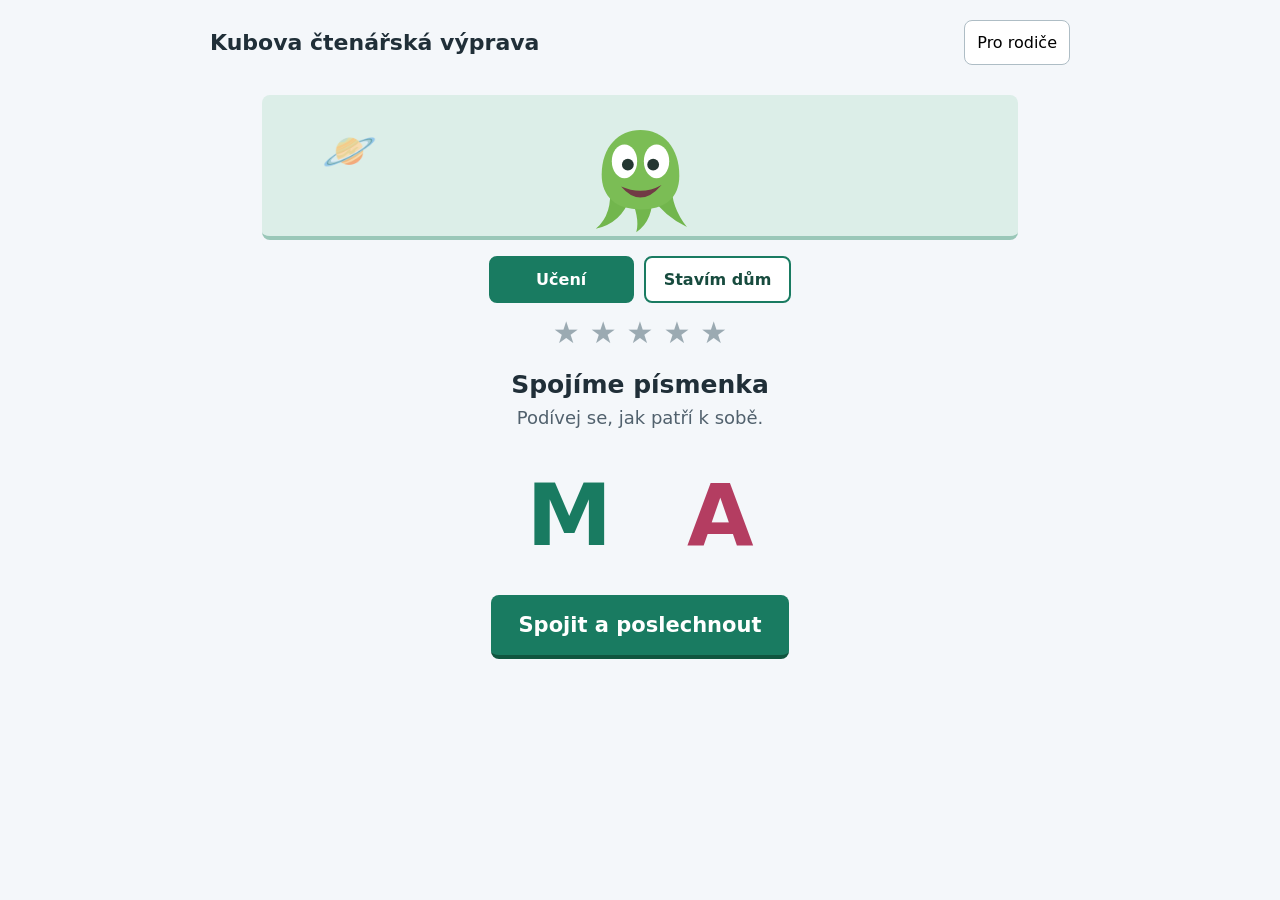
==== ctenarska-vyprava/index.html @ 30898fc6 "Redraw Zetik as three-tentacled character" ====
<!doctype html>
<html lang="cs"><head><meta charset="utf-8"><meta name="viewport" content="width=device-width,initial-scale=1"><title>Kubova čtenářská výprava</title>
<style>
*{box-sizing:border-box}body{margin:0;background:#f4f7fa;color:#202f38;font-family:system-ui,sans-serif;letter-spacing:0}button,input{font:inherit}button{cursor:pointer;touch-action:manipulation}button:focus-visible,input:focus-visible{outline:4px solid #e79520;outline-offset:4px}header{max-width:900px;margin:auto;padding:20px;display:flex;align-items:center;justify-content:space-between;gap:12px}h1{font-size:22px;margin:0}header button,.quiet{background:white;border:1px solid #aebdc5;border-radius:8px;padding:12px}main{max-width:800px;margin:auto;padding:10px 22px 36px;text-align:center}.scene{height:145px;position:relative;display:flex;justify-content:center;align-items:center;background:#dceee8;border-bottom:4px solid #9ac7b8;border-radius:8px}.scene svg{width:135px;height:135px}.planet{position:absolute;left:8%;top:30px;font-size:44px}.modebar{display:flex;justify-content:center;gap:10px;margin:16px auto 0}.modebar button{min-width:145px;padding:12px 18px;border:2px solid #197b61;background:white;color:#174b3e;border-radius:8px;font-weight:700}.modebar button.active{background:#197b61;color:white}.stars{display:flex;gap:10px;justify-content:center;padding:12px 0;color:#9baab2;font-size:30px}.stars .on{color:#c97700}h2{font-size:25px;margin:8px 0}.hint{min-height:28px;font-size:18px;color:#51616d}.letters{height:160px;display:flex;align-items:center;justify-content:center;gap:75px;transition:gap 1.3s}.letters.joined{gap:0}.letter{font-size:86px;font-weight:750;line-height:1}.letter:first-child{color:#197b61}.letter:last-child{color:#b43d61}.primary{background:#197b61;color:white;border:0;border-bottom:4px solid #10553f;padding:17px 28px;border-radius:8px;font-weight:650;font-size:21px;min-height:64px}.actions{display:flex;gap:14px;justify-content:center;flex-wrap:wrap}.options{display:flex;justify-content:center;gap:15px;margin:22px 0;min-height:105px}.option{width:150px;height:105px;background:white;border:2px solid #9cabb4;border-radius:8px;font-size:43px;font-weight:700}.option.correct{border:4px solid #197b61;background:#ddf3e7}.option.retry{border-color:#ba6b11;background:#fff0d5}.status{min-height:58px;font-size:21px;padding:12px}.build-wrap{margin:8px auto 16px}.build-count{font-size:18px;font-weight:700;margin-bottom:8px}.house{width:270px;height:162px;margin:auto;display:grid;grid-template-columns:repeat(5,54px);grid-template-rows:repeat(3,54px);border-bottom:8px solid #59813d;background:#a9d7df}.block{width:54px;height:54px;border:2px solid #4b5c39;background:#cfdae0;opacity:.13;transform:scale(.82)}.block.built{opacity:1;transform:scale(1);background:#a86f3e;border-color:#614329;box-shadow:inset 0 8px #c18a4e,inset -8px 0 #81552f,inset 0 -3px #68442a}.block.built.roof{background:#a93632;border-color:#682a28;box-shadow:inset 0 8px #ce4d43,inset -8px 0 #812925,inset 0 -3px #612522}.block.built.stone{background:#858b84;border-color:#515851;box-shadow:inset 7px 7px #abb0aa,inset -7px -7px #646a64}.block.built.window{background:#78b9cb;border-color:#3e6974;box-shadow:inset 0 0 0 7px #c8ecf2,inset -6px -6px #5b98a8}.block.built.door{background:#624129;border-color:#38291f;box-shadow:inset 8px 0 #7d5737,inset -7px 0 #472f20}.quiz-progress{font-size:18px;color:#51616d;margin-top:8px}dialog{width:min(540px,94vw);max-height:90vh;border:0;border-radius:8px;padding:25px;color:#202f38}dialog::backdrop{background:#162a35aa}dialog h2{font-size:23px}fieldset{margin:20px 0;border:1px solid #adbac1;display:flex;gap:12px;flex-wrap:wrap;padding:15px}label{display:flex;align-items:center;gap:7px;font-size:24px}input{width:24px;height:24px}dialog p{font-size:16px;line-height:1.5}.hidden{display:none!important}button:disabled{opacity:.55;cursor:default}.foot{font-size:15px;color:#586a73;margin-top:20px}@media(max-width:480px){header{padding:15px}h1{font-size:18px}main{padding:5px 15px 25px}.scene{height:110px}.scene svg{height:105px}.letters{height:140px}.option{width:95px;font-size:37px}.options{gap:10px}.primary{font-size:19px}.planet{font-size:30px;left:5%}.house{width:225px;height:135px;grid-template-columns:repeat(5,45px);grid-template-rows:repeat(3,45px)}.block{width:45px;height:45px}.modebar button{min-width:130px}}@media(prefers-reduced-motion:reduce){.letters{transition:none}.block{transform:none}}
</style></head><body>
<header><h1>Kubova čtenářská výprava</h1><button id="settings" aria-label="Nastavení pro rodiče">Pro rodiče</button></header>
<main><div class="scene"><span class="planet" aria-hidden="true">🪐</span><svg viewBox="0 0 160 160" role="img" aria-label="Zelený Zetík jako chobotnička se třemi chapadly dolů"><path d="M43 103Q48 137 27 155Q58 148 68 117Z" fill="#72b64d"/><path d="M66 112Q80 142 75 159Q96 145 94 112Z" fill="#72b64d"/><path d="M91 115Q108 140 135 153Q116 129 117 102Z" fill="#72b64d"/><path d="M34 91C34 58 54 38 80 38C107 38 126 59 126 92C126 119 108 132 80 132C52 132 34 118 34 91Z" fill="#7bbd55"/><ellipse cx="61" cy="75" rx="15" ry="20" fill="white"/><ellipse cx="99" cy="75" rx="15" ry="20" fill="white"/><circle cx="65" cy="79" r="7" fill="#243731"/><circle cx="95" cy="79" r="7" fill="#243731"/><path d="M57 105Q80 132 105 103Q82 116 57 105" fill="#713b45"/></svg></div>
<nav class="modebar" aria-label="Režim hry"><button id="learnMode" class="active">Učení</button><button id="houseMode">Stavím dům</button></nav>
<div class="stars" id="stars" aria-label="Získané hvězdy"></div><h2 id="title">Spojíme písmenka</h2><div class="hint" id="hint">Podívej se, jak patří k sobě.</div>
<section id="learn"><div class="letters" id="letters"><span class="letter" id="first">M</span><span class="letter" id="second">A</span></div><div class="actions"><button class="primary" id="join">Spojit a poslechnout</button><button class="quiet hidden" id="try">Zkusím to</button></div></section>
<section id="quiz" class="hidden"><button class="primary" id="listen">Poslechnout slabiku</button><div class="options" id="options"></div><button class="primary hidden" id="next">Další výprava</button></section>
<section id="houseQuiz" class="hidden"><div class="build-wrap"><div class="build-count" id="buildCount">Postaveno 0 z 15 kostek</div><div class="house" id="house" aria-label="Rozestavěný minecraftový dům"></div></div><button class="primary" id="houseListen">Poslechnout slabiku</button><div class="options" id="houseOptions"></div><div class="quiz-progress" id="quizProgress"></div><button class="primary hidden" id="houseNext">Další slabika</button><button class="quiet hidden" id="newHouse">Postavit nový dům</button></section>
<div class="status" id="status" role="status" aria-live="polite"></div><button class="quiet hidden" id="help">Ukázat spojení</button><p class="foot" id="audioNotice"></p></main>
<dialog id="dialog"><h2>Nastavení čtení</h2><p>Vyberte písmena, která Kuba pozná. Nechte alespoň jednu souhlásku a dvě samohlásky.</p><fieldset id="consonants"><legend>Souhlásky</legend></fieldset><fieldset id="vowels"><legend>Samohlásky</legend></fieldset><p>Slabiky mají připravené české zvukové nahrávky. Hlasitost upravte ovládáním médií na tabletu. Před prvním hraním ověřte výslovnost. Hra nehodnotí výslovnost a nenahrává mikrofon.</p><p>Vlastní vesmírný průvodce; nejde o oficiální aplikaci Didaktisu. Postup zatím není sladěný s učebnicí.</p><div class="actions"><button class="primary" id="save">Uložit</button><button class="quiet" id="close">Zavřít</button></div><p id="error" role="status"></p></dialog>
<script>
const $=id=>document.getElementById(id),ALL_C=['M','L','S','P','T','N','V','J','K','B','D','R'],ALL_V=['A','E','I','O','U'];
let config={c:['M','L','S'],v:[...ALL_V]};try{const s=JSON.parse(localStorage.getItem('kuba-reading'));if(s&&Array.isArray(s.c)&&Array.isArray(s.v)){const c=s.c.filter(x=>ALL_C.includes(x)),v=s.v.filter(x=>ALL_V.includes(x));if(c.length&&v.length>=2)config={c,v}}}catch{}
let target='',score=0,round=0,joined=false,locked=false,mode='learn',deck=[],built=0;
const audio=new Audio();audio.preload='auto';let playRequest=0;
function stopAudio(){playRequest++;audio.pause();audio.currentTime=0}
function speak(){stopAudio();const request=playRequest;$('audioNotice').textContent='';audio.src='audio/'+target+'.mp3?v=3';audio.play().catch(()=>{if(request===playRequest)$('audioNotice').textContent='Zvuk se nepodařilo spustit. Zkus klepnout znovu a zkontroluj hlasitost médií.'})}
function shuffle(values){const a=[...values];for(let i=a.length-1;i>0;i--){const j=Math.floor(Math.random()*(i+1));[a[i],a[j]]=[a[j],a[i]]}return a}
function choiceButtons(container,choices,onPick){container.replaceChildren(...shuffle(choices).map(value=>{const b=document.createElement('button');b.className='option';b.textContent=value;b.onclick=()=>onPick(value,b);return b}))}
document.addEventListener('visibilitychange',()=>{if(document.hidden)stopAudio()});
function stars(){$('stars').replaceChildren(...Array.from({length:5},(_,i)=>{const s=document.createElement('span');s.textContent='★';s.className=i<score?'on':'';return s}));$('stars').setAttribute('aria-label',`${score} z 5 hvězd`)}
function newRound(){stopAudio();joined=false;locked=false;const c=config.c[Math.floor(round/config.v.length)%config.c.length],v=config.v[round%config.v.length];target=c+v;$('first').textContent=c;$('second').textContent=v;$('letters').classList.remove('joined');$('learn').classList.remove('hidden');$('quiz').classList.add('hidden');$('try').classList.add('hidden');$('help').classList.add('hidden');$('next').classList.add('hidden');$('title').textContent='Spojíme písmenka';$('hint').textContent='Podívej se, jak patří k sobě.';$('status').textContent='';stars()}
$('join').onclick=()=>{$('letters').classList.add('joined');speak();joined=true;$('try').classList.remove('hidden');$('status').textContent='Zkus slabiku přečíst také ty.'};
function quiz(){if(!joined)return;$('learn').classList.add('hidden');$('quiz').classList.remove('hidden');$('help').classList.remove('hidden');$('title').textContent='Kterou slabiku slyšíš?';$('hint').textContent='Poslechni si ji a vyber.';$('status').textContent='';const pool=config.v.filter(v=>v!==target[1]).map(v=>target[0]+v);choiceButtons($('options'),[target,...shuffle(pool).slice(0,2)],(value,b)=>{if(locked)return;if(value===target){locked=true;b.classList.add('correct');score++;stars();$('status').textContent=score===5?'Pět hvězd! Výprava je hotová.':'Ano, to je ono!';$('next').textContent=score===5?'Nová výprava':'Pokračovat';$('next').classList.remove('hidden');$('help').classList.add('hidden')}else{b.classList.add('retry');$('status').textContent='Poslechni si ji ještě jednou.';speak()}});speak()}
$('try').onclick=quiz;$('listen').onclick=speak;$('next').onclick=()=>{round++;if(score===5)score=0;newRound()};$('help').onclick=newRound;
const buildOrder=[10,11,12,13,14,5,6,7,8,9,0,1,2,3,4];
function activeSyllables(){return config.c.flatMap(c=>config.v.map(v=>c+v))}
function drawHouse(){const blocks=Array.from({length:15},(_,i)=>{const b=document.createElement('span');b.className='block';if(buildOrder.indexOf(i)<built)b.classList.add('built');if(i<5)b.classList.add('roof');if(i>=10)b.classList.add('stone');if(i===6||i===8)b.classList.add('window');if(i===12)b.classList.add('door');return b});$('house').replaceChildren(...blocks);$('buildCount').textContent=`Postaveno ${built} z 15 kostek`;$('house').setAttribute('aria-label',`Dům má ${built} z 15 kostek`)}
function houseQuestion(){locked=false;target=deck[built];$('houseNext').classList.add('hidden');$('newHouse').classList.add('hidden');$('houseListen').classList.remove('hidden');$('status').textContent='';$('quizProgress').textContent=`Slabika ${built+1} z 15`;const pool=activeSyllables(),distractors=shuffle(pool.filter(x=>x!==target)).slice(0,2);choiceButtons($('houseOptions'),[target,...distractors],(value,b)=>{if(locked)return;if(value===target){locked=true;b.classList.add('correct');built++;drawHouse();if(built===15){$('status').textContent='Dům je hotový! Skvělá práce.';$('quizProgress').textContent='Všech 15 slabik je hotových.';$('houseListen').classList.add('hidden');$('newHouse').classList.remove('hidden')}else{$('status').textContent='Správně! Přibyla jedna kostka.';$('houseNext').classList.remove('hidden')}}else{b.classList.add('retry');$('status').textContent='To není ona. Poslechni si ji znovu.';speak()}});speak()}
function startHouse(){stopAudio();const pool=activeSyllables();deck=shuffle(pool.length>=15?pool:[...pool,...pool,...pool]).slice(0,15);built=0;drawHouse();houseQuestion()}
function setMode(next){mode=next;stopAudio();$('learnMode').classList.toggle('active',mode==='learn');$('houseMode').classList.toggle('active',mode==='house');$('stars').classList.toggle('hidden',mode==='house');$('learn').classList.add('hidden');$('quiz').classList.add('hidden');$('houseQuiz').classList.toggle('hidden',mode!=='house');$('help').classList.add('hidden');$('status').textContent='';if(mode==='learn')newRound();else{$('title').textContent='Postav minecraftový dům';$('hint').textContent='Poslechni všech 15 slabik.';startHouse()}}
$('learnMode').onclick=()=>setMode('learn');$('houseMode').onclick=()=>setMode('house');$('houseListen').onclick=speak;$('houseNext').onclick=houseQuestion;$('newHouse').onclick=startHouse;
for(const [id,letters,key] of [['consonants',ALL_C,'c'],['vowels',ALL_V,'v']])for(const letter of letters){const l=document.createElement('label'),i=document.createElement('input');i.type='checkbox';i.value=letter;i.dataset.group=key;l.append(i,letter);$(id).append(l)}
$('settings').onclick=()=>{stopAudio();document.querySelectorAll('input').forEach(i=>i.checked=config[i.dataset.group].includes(i.value));$('error').textContent='';$('dialog').showModal()};$('close').onclick=()=>$('dialog').close();$('save').onclick=()=>{const selected=k=>[...document.querySelectorAll(`input[data-group="${k}"]:checked`)].map(i=>i.value);const c=selected('c'),v=selected('v');if(!c.length||v.length<2){$('error').textContent='Vyberte alespoň jednu souhlásku a dvě samohlásky.';return}config={c,v};try{localStorage.setItem('kuba-reading',JSON.stringify(config))}catch{}round=0;score=0;$('dialog').close();if(mode==='learn')newRound();else startHouse()};newRound();
</script></body></html>
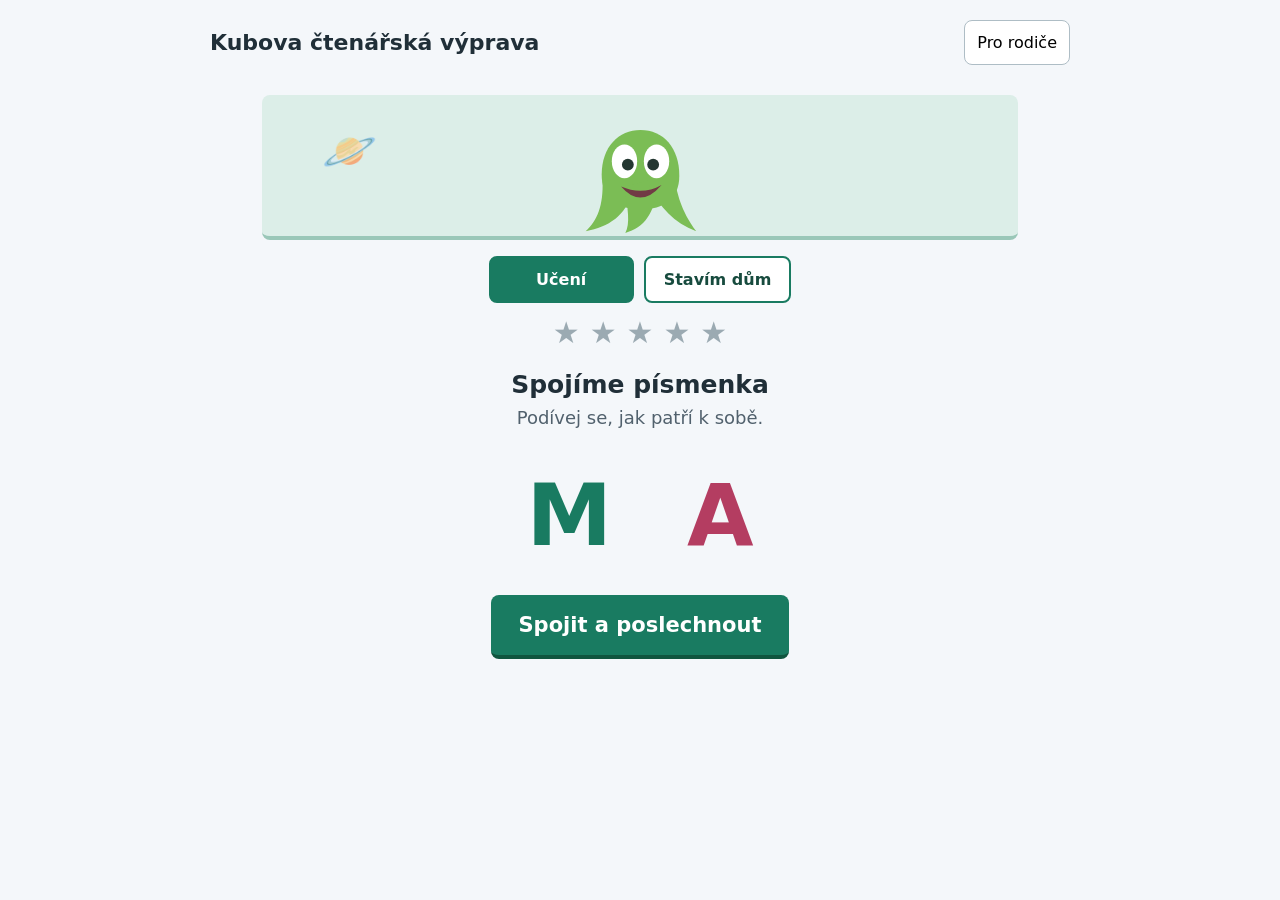
==== commit b451c9f1: "Strengthen Zetik tentacle connections" ====
--- a/ctenarska-vyprava/index.html
+++ b/ctenarska-vyprava/index.html
@@ -4,7 +4,7 @@
 *{box-sizing:border-box}body{margin:0;background:#f4f7fa;color:#202f38;font-family:system-ui,sans-serif;letter-spacing:0}button,input{font:inherit}button{cursor:pointer;touch-action:manipulation}button:focus-visible,input:focus-visible{outline:4px solid #e79520;outline-offset:4px}header{max-width:900px;margin:auto;padding:20px;display:flex;align-items:center;justify-content:space-between;gap:12px}h1{font-size:22px;margin:0}header button,.quiet{background:white;border:1px solid #aebdc5;border-radius:8px;padding:12px}main{max-width:800px;margin:auto;padding:10px 22px 36px;text-align:center}.scene{height:145px;position:relative;display:flex;justify-content:center;align-items:center;background:#dceee8;border-bottom:4px solid #9ac7b8;border-radius:8px}.scene svg{width:135px;height:135px}.planet{position:absolute;left:8%;top:30px;font-size:44px}.modebar{display:flex;justify-content:center;gap:10px;margin:16px auto 0}.modebar button{min-width:145px;padding:12px 18px;border:2px solid #197b61;background:white;color:#174b3e;border-radius:8px;font-weight:700}.modebar button.active{background:#197b61;color:white}.stars{display:flex;gap:10px;justify-content:center;padding:12px 0;color:#9baab2;font-size:30px}.stars .on{color:#c97700}h2{font-size:25px;margin:8px 0}.hint{min-height:28px;font-size:18px;color:#51616d}.letters{height:160px;display:flex;align-items:center;justify-content:center;gap:75px;transition:gap 1.3s}.letters.joined{gap:0}.letter{font-size:86px;font-weight:750;line-height:1}.letter:first-child{color:#197b61}.letter:last-child{color:#b43d61}.primary{background:#197b61;color:white;border:0;border-bottom:4px solid #10553f;padding:17px 28px;border-radius:8px;font-weight:650;font-size:21px;min-height:64px}.actions{display:flex;gap:14px;justify-content:center;flex-wrap:wrap}.options{display:flex;justify-content:center;gap:15px;margin:22px 0;min-height:105px}.option{width:150px;height:105px;background:white;border:2px solid #9cabb4;border-radius:8px;font-size:43px;font-weight:700}.option.correct{border:4px solid #197b61;background:#ddf3e7}.option.retry{border-color:#ba6b11;background:#fff0d5}.status{min-height:58px;font-size:21px;padding:12px}.build-wrap{margin:8px auto 16px}.build-count{font-size:18px;font-weight:700;margin-bottom:8px}.house{width:270px;height:162px;margin:auto;display:grid;grid-template-columns:repeat(5,54px);grid-template-rows:repeat(3,54px);border-bottom:8px solid #59813d;background:#a9d7df}.block{width:54px;height:54px;border:2px solid #4b5c39;background:#cfdae0;opacity:.13;transform:scale(.82)}.block.built{opacity:1;transform:scale(1);background:#a86f3e;border-color:#614329;box-shadow:inset 0 8px #c18a4e,inset -8px 0 #81552f,inset 0 -3px #68442a}.block.built.roof{background:#a93632;border-color:#682a28;box-shadow:inset 0 8px #ce4d43,inset -8px 0 #812925,inset 0 -3px #612522}.block.built.stone{background:#858b84;border-color:#515851;box-shadow:inset 7px 7px #abb0aa,inset -7px -7px #646a64}.block.built.window{background:#78b9cb;border-color:#3e6974;box-shadow:inset 0 0 0 7px #c8ecf2,inset -6px -6px #5b98a8}.block.built.door{background:#624129;border-color:#38291f;box-shadow:inset 8px 0 #7d5737,inset -7px 0 #472f20}.quiz-progress{font-size:18px;color:#51616d;margin-top:8px}dialog{width:min(540px,94vw);max-height:90vh;border:0;border-radius:8px;padding:25px;color:#202f38}dialog::backdrop{background:#162a35aa}dialog h2{font-size:23px}fieldset{margin:20px 0;border:1px solid #adbac1;display:flex;gap:12px;flex-wrap:wrap;padding:15px}label{display:flex;align-items:center;gap:7px;font-size:24px}input{width:24px;height:24px}dialog p{font-size:16px;line-height:1.5}.hidden{display:none!important}button:disabled{opacity:.55;cursor:default}.foot{font-size:15px;color:#586a73;margin-top:20px}@media(max-width:480px){header{padding:15px}h1{font-size:18px}main{padding:5px 15px 25px}.scene{height:110px}.scene svg{height:105px}.letters{height:140px}.option{width:95px;font-size:37px}.options{gap:10px}.primary{font-size:19px}.planet{font-size:30px;left:5%}.house{width:225px;height:135px;grid-template-columns:repeat(5,45px);grid-template-rows:repeat(3,45px)}.block{width:45px;height:45px}.modebar button{min-width:130px}}@media(prefers-reduced-motion:reduce){.letters{transition:none}.block{transform:none}}
 </style></head><body>
 <header><h1>Kubova čtenářská výprava</h1><button id="settings" aria-label="Nastavení pro rodiče">Pro rodiče</button></header>
-<main><div class="scene"><span class="planet" aria-hidden="true">🪐</span><svg viewBox="0 0 160 160" role="img" aria-label="Zelený Zetík jako chobotnička se třemi chapadly dolů"><path d="M43 103Q48 137 27 155Q58 148 68 117Z" fill="#72b64d"/><path d="M66 112Q80 142 75 159Q96 145 94 112Z" fill="#72b64d"/><path d="M91 115Q108 140 135 153Q116 129 117 102Z" fill="#72b64d"/><path d="M34 91C34 58 54 38 80 38C107 38 126 59 126 92C126 119 108 132 80 132C52 132 34 118 34 91Z" fill="#7bbd55"/><ellipse cx="61" cy="75" rx="15" ry="20" fill="white"/><ellipse cx="99" cy="75" rx="15" ry="20" fill="white"/><circle cx="65" cy="79" r="7" fill="#243731"/><circle cx="95" cy="79" r="7" fill="#243731"/><path d="M57 105Q80 132 105 103Q82 116 57 105" fill="#713b45"/></svg></div>
+<main><div class="scene"><span class="planet" aria-hidden="true">🪐</span><svg viewBox="0 0 160 160" role="img" aria-label="Zelený Zetík jako chobotnička se třemi chapadly dolů"><path d="M34 91C34 58 54 38 80 38C107 38 126 59 126 92C126 119 108 132 80 132C52 132 34 118 34 91Z" fill="#7bbd55"/><path d="M35 98C36 127 29 145 15 158C43 153 62 139 70 113L70 96Z" fill="#7bbd55"/><path d="M61 105C65 132 68 149 62 160C84 154 98 136 99 105L94 96Z" fill="#7bbd55"/><path d="M90 104C103 130 120 148 146 158C127 132 124 113 120 96L99 96Z" fill="#7bbd55"/><ellipse cx="61" cy="75" rx="15" ry="20" fill="white"/><ellipse cx="99" cy="75" rx="15" ry="20" fill="white"/><circle cx="65" cy="79" r="7" fill="#243731"/><circle cx="95" cy="79" r="7" fill="#243731"/><path d="M57 105Q80 132 105 103Q82 116 57 105" fill="#713b45"/></svg></div>
 <nav class="modebar" aria-label="Režim hry"><button id="learnMode" class="active">Učení</button><button id="houseMode">Stavím dům</button></nav>
 <div class="stars" id="stars" aria-label="Získané hvězdy"></div><h2 id="title">Spojíme písmenka</h2><div class="hint" id="hint">Podívej se, jak patří k sobě.</div>
 <section id="learn"><div class="letters" id="letters"><span class="letter" id="first">M</span><span class="letter" id="second">A</span></div><div class="actions"><button class="primary" id="join">Spojit a poslechnout</button><button class="quiet hidden" id="try">Zkusím to</button></div></section>
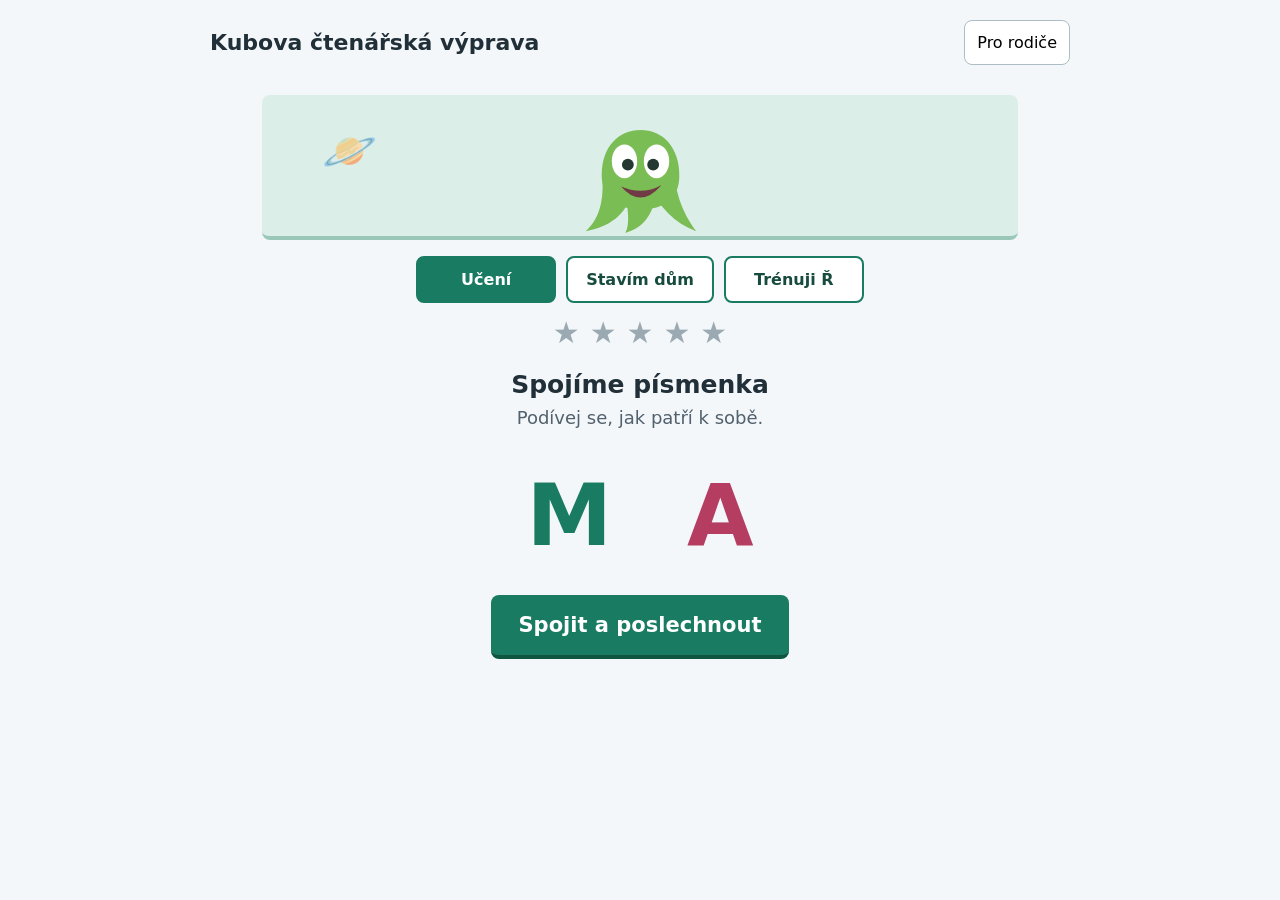
==== commit ccf4305d: "Add R pronunciation picture challenge" ====
--- a/ctenarska-vyprava/index.html
+++ b/ctenarska-vyprava/index.html
@@ -1,21 +1,23 @@
 <!doctype html>
 <html lang="cs"><head><meta charset="utf-8"><meta name="viewport" content="width=device-width,initial-scale=1"><title>Kubova čtenářská výprava</title>
 <style>
-*{box-sizing:border-box}body{margin:0;background:#f4f7fa;color:#202f38;font-family:system-ui,sans-serif;letter-spacing:0}button,input{font:inherit}button{cursor:pointer;touch-action:manipulation}button:focus-visible,input:focus-visible{outline:4px solid #e79520;outline-offset:4px}header{max-width:900px;margin:auto;padding:20px;display:flex;align-items:center;justify-content:space-between;gap:12px}h1{font-size:22px;margin:0}header button,.quiet{background:white;border:1px solid #aebdc5;border-radius:8px;padding:12px}main{max-width:800px;margin:auto;padding:10px 22px 36px;text-align:center}.scene{height:145px;position:relative;display:flex;justify-content:center;align-items:center;background:#dceee8;border-bottom:4px solid #9ac7b8;border-radius:8px}.scene svg{width:135px;height:135px}.planet{position:absolute;left:8%;top:30px;font-size:44px}.modebar{display:flex;justify-content:center;gap:10px;margin:16px auto 0}.modebar button{min-width:145px;padding:12px 18px;border:2px solid #197b61;background:white;color:#174b3e;border-radius:8px;font-weight:700}.modebar button.active{background:#197b61;color:white}.stars{display:flex;gap:10px;justify-content:center;padding:12px 0;color:#9baab2;font-size:30px}.stars .on{color:#c97700}h2{font-size:25px;margin:8px 0}.hint{min-height:28px;font-size:18px;color:#51616d}.letters{height:160px;display:flex;align-items:center;justify-content:center;gap:75px;transition:gap 1.3s}.letters.joined{gap:0}.letter{font-size:86px;font-weight:750;line-height:1}.letter:first-child{color:#197b61}.letter:last-child{color:#b43d61}.primary{background:#197b61;color:white;border:0;border-bottom:4px solid #10553f;padding:17px 28px;border-radius:8px;font-weight:650;font-size:21px;min-height:64px}.actions{display:flex;gap:14px;justify-content:center;flex-wrap:wrap}.options{display:flex;justify-content:center;gap:15px;margin:22px 0;min-height:105px}.option{width:150px;height:105px;background:white;border:2px solid #9cabb4;border-radius:8px;font-size:43px;font-weight:700}.option.correct{border:4px solid #197b61;background:#ddf3e7}.option.retry{border-color:#ba6b11;background:#fff0d5}.status{min-height:58px;font-size:21px;padding:12px}.build-wrap{margin:8px auto 16px}.build-count{font-size:18px;font-weight:700;margin-bottom:8px}.house{width:270px;height:162px;margin:auto;display:grid;grid-template-columns:repeat(5,54px);grid-template-rows:repeat(3,54px);border-bottom:8px solid #59813d;background:#a9d7df}.block{width:54px;height:54px;border:2px solid #4b5c39;background:#cfdae0;opacity:.13;transform:scale(.82)}.block.built{opacity:1;transform:scale(1);background:#a86f3e;border-color:#614329;box-shadow:inset 0 8px #c18a4e,inset -8px 0 #81552f,inset 0 -3px #68442a}.block.built.roof{background:#a93632;border-color:#682a28;box-shadow:inset 0 8px #ce4d43,inset -8px 0 #812925,inset 0 -3px #612522}.block.built.stone{background:#858b84;border-color:#515851;box-shadow:inset 7px 7px #abb0aa,inset -7px -7px #646a64}.block.built.window{background:#78b9cb;border-color:#3e6974;box-shadow:inset 0 0 0 7px #c8ecf2,inset -6px -6px #5b98a8}.block.built.door{background:#624129;border-color:#38291f;box-shadow:inset 8px 0 #7d5737,inset -7px 0 #472f20}.quiz-progress{font-size:18px;color:#51616d;margin-top:8px}dialog{width:min(540px,94vw);max-height:90vh;border:0;border-radius:8px;padding:25px;color:#202f38}dialog::backdrop{background:#162a35aa}dialog h2{font-size:23px}fieldset{margin:20px 0;border:1px solid #adbac1;display:flex;gap:12px;flex-wrap:wrap;padding:15px}label{display:flex;align-items:center;gap:7px;font-size:24px}input{width:24px;height:24px}dialog p{font-size:16px;line-height:1.5}.hidden{display:none!important}button:disabled{opacity:.55;cursor:default}.foot{font-size:15px;color:#586a73;margin-top:20px}@media(max-width:480px){header{padding:15px}h1{font-size:18px}main{padding:5px 15px 25px}.scene{height:110px}.scene svg{height:105px}.letters{height:140px}.option{width:95px;font-size:37px}.options{gap:10px}.primary{font-size:19px}.planet{font-size:30px;left:5%}.house{width:225px;height:135px;grid-template-columns:repeat(5,45px);grid-template-rows:repeat(3,45px)}.block{width:45px;height:45px}.modebar button{min-width:130px}}@media(prefers-reduced-motion:reduce){.letters{transition:none}.block{transform:none}}
+*{box-sizing:border-box}body{margin:0;background:#f4f7fa;color:#202f38;font-family:system-ui,sans-serif;letter-spacing:0}button,input{font:inherit}button{cursor:pointer;touch-action:manipulation}button:focus-visible,input:focus-visible{outline:4px solid #e79520;outline-offset:4px}header{max-width:900px;margin:auto;padding:20px;display:flex;align-items:center;justify-content:space-between;gap:12px}h1{font-size:22px;margin:0}header button,.quiet{background:white;border:1px solid #aebdc5;border-radius:8px;padding:12px}main{max-width:800px;margin:auto;padding:10px 22px 36px;text-align:center}.scene{height:145px;position:relative;display:flex;justify-content:center;align-items:center;background:#dceee8;border-bottom:4px solid #9ac7b8;border-radius:8px}.scene svg{width:135px;height:135px}.planet{position:absolute;left:8%;top:30px;font-size:44px}.modebar{display:flex;justify-content:center;gap:10px;margin:16px auto 0;flex-wrap:wrap}.modebar button{min-width:140px;padding:12px 18px;border:2px solid #197b61;background:white;color:#174b3e;border-radius:8px;font-weight:700}.modebar button.active{background:#197b61;color:white}.stars{display:flex;gap:10px;justify-content:center;padding:12px 0;color:#9baab2;font-size:30px}.stars .on{color:#c97700}h2{font-size:25px;margin:8px 0}.hint{min-height:28px;font-size:18px;color:#51616d}.letters{height:160px;display:flex;align-items:center;justify-content:center;gap:75px;transition:gap 1.3s}.letters.joined{gap:0}.letter{font-size:86px;font-weight:750;line-height:1}.letter:first-child{color:#197b61}.letter:last-child{color:#b43d61}.primary{background:#197b61;color:white;border:0;border-bottom:4px solid #10553f;padding:17px 28px;border-radius:8px;font-weight:650;font-size:21px;min-height:64px}.actions{display:flex;gap:14px;justify-content:center;flex-wrap:wrap}.options{display:flex;justify-content:center;gap:15px;margin:22px 0;min-height:105px}.option{width:150px;height:105px;background:white;border:2px solid #9cabb4;border-radius:8px;font-size:43px;font-weight:700}.option.correct{border:4px solid #197b61;background:#ddf3e7}.option.retry{border-color:#ba6b11;background:#fff0d5}.status{min-height:58px;font-size:21px;padding:12px}.build-wrap{margin:8px auto 16px}.build-count{font-size:18px;font-weight:700;margin-bottom:8px}.house{width:270px;height:162px;margin:auto;display:grid;grid-template-columns:repeat(5,54px);grid-template-rows:repeat(3,54px);border-bottom:8px solid #59813d;background:#a9d7df}.block{width:54px;height:54px;border:2px solid #4b5c39;background:#cfdae0;opacity:.13;transform:scale(.82)}.block.built{opacity:1;transform:scale(1);background:#a86f3e;border-color:#614329;box-shadow:inset 0 8px #c18a4e,inset -8px 0 #81552f,inset 0 -3px #68442a}.block.built.roof{background:#a93632;border-color:#682a28;box-shadow:inset 0 8px #ce4d43,inset -8px 0 #812925,inset 0 -3px #612522}.block.built.stone{background:#858b84;border-color:#515851;box-shadow:inset 7px 7px #abb0aa,inset -7px -7px #646a64}.block.built.window{background:#78b9cb;border-color:#3e6974;box-shadow:inset 0 0 0 7px #c8ecf2,inset -6px -6px #5b98a8}.block.built.door{background:#624129;border-color:#38291f;box-shadow:inset 8px 0 #7d5737,inset -7px 0 #472f20}.quiz-progress{font-size:18px;color:#51616d;margin-top:8px}.speech-card{width:min(280px,75vw);height:min(280px,75vw);margin:10px auto 14px;background:white;border:3px solid #96a8b2;border-radius:8px;overflow:hidden}.speech-card img{width:100%;height:100%;object-fit:contain}.mic{font-size:20px}.heard{min-height:29px;color:#51616d;font-size:17px}.speech-actions{display:flex;gap:10px;justify-content:center;flex-wrap:wrap;margin:10px 0}dialog{width:min(540px,94vw);max-height:90vh;border:0;border-radius:8px;padding:25px;color:#202f38}dialog::backdrop{background:#162a35aa}dialog h2{font-size:23px}fieldset{margin:20px 0;border:1px solid #adbac1;display:flex;gap:12px;flex-wrap:wrap;padding:15px}label{display:flex;align-items:center;gap:7px;font-size:24px}input{width:24px;height:24px}dialog p{font-size:16px;line-height:1.5}.hidden{display:none!important}button:disabled{opacity:.55;cursor:default}.foot{font-size:15px;color:#586a73;margin-top:20px}@media(max-width:480px){header{padding:15px}h1{font-size:18px}main{padding:5px 15px 25px}.scene{height:100px}.scene svg{height:95px}.letters{height:140px}.option{width:95px;font-size:37px}.options{gap:10px}.primary{font-size:19px}.planet{font-size:30px;left:5%}.house{width:225px;height:135px;grid-template-columns:repeat(5,45px);grid-template-rows:repeat(3,45px)}.block{width:45px;height:45px}.modebar button{min-width:100px;padding:10px 12px}.speech-card{width:210px;height:210px}}@media(prefers-reduced-motion:reduce){.letters{transition:none}.block{transform:none}}
 </style></head><body>
 <header><h1>Kubova čtenářská výprava</h1><button id="settings" aria-label="Nastavení pro rodiče">Pro rodiče</button></header>
 <main><div class="scene"><span class="planet" aria-hidden="true">🪐</span><svg viewBox="0 0 160 160" role="img" aria-label="Zelený Zetík jako chobotnička se třemi chapadly dolů"><path d="M34 91C34 58 54 38 80 38C107 38 126 59 126 92C126 119 108 132 80 132C52 132 34 118 34 91Z" fill="#7bbd55"/><path d="M35 98C36 127 29 145 15 158C43 153 62 139 70 113L70 96Z" fill="#7bbd55"/><path d="M61 105C65 132 68 149 62 160C84 154 98 136 99 105L94 96Z" fill="#7bbd55"/><path d="M90 104C103 130 120 148 146 158C127 132 124 113 120 96L99 96Z" fill="#7bbd55"/><ellipse cx="61" cy="75" rx="15" ry="20" fill="white"/><ellipse cx="99" cy="75" rx="15" ry="20" fill="white"/><circle cx="65" cy="79" r="7" fill="#243731"/><circle cx="95" cy="79" r="7" fill="#243731"/><path d="M57 105Q80 132 105 103Q82 116 57 105" fill="#713b45"/></svg></div>
-<nav class="modebar" aria-label="Režim hry"><button id="learnMode" class="active">Učení</button><button id="houseMode">Stavím dům</button></nav>
+<nav class="modebar" aria-label="Režim hry"><button id="learnMode" class="active">Učení</button><button id="houseMode">Stavím dům</button><button id="rMode">Trénuji Ř</button></nav>
 <div class="stars" id="stars" aria-label="Získané hvězdy"></div><h2 id="title">Spojíme písmenka</h2><div class="hint" id="hint">Podívej se, jak patří k sobě.</div>
 <section id="learn"><div class="letters" id="letters"><span class="letter" id="first">M</span><span class="letter" id="second">A</span></div><div class="actions"><button class="primary" id="join">Spojit a poslechnout</button><button class="quiet hidden" id="try">Zkusím to</button></div></section>
 <section id="quiz" class="hidden"><button class="primary" id="listen">Poslechnout slabiku</button><div class="options" id="options"></div><button class="primary hidden" id="next">Další výprava</button></section>
 <section id="houseQuiz" class="hidden"><div class="build-wrap"><div class="build-count" id="buildCount">Postaveno 0 z 15 kostek</div><div class="house" id="house" aria-label="Rozestavěný minecraftový dům"></div></div><button class="primary" id="houseListen">Poslechnout slabiku</button><div class="options" id="houseOptions"></div><div class="quiz-progress" id="quizProgress"></div><button class="primary hidden" id="houseNext">Další slabika</button><button class="quiet hidden" id="newHouse">Postavit nový dům</button></section>
+<section id="rQuiz" class="hidden"><div class="build-wrap"><div class="build-count" id="rBuildCount">Dům: 0 z 8 obrázků</div><div class="house" id="rHouse" aria-label="Rozestavěný minecraftový dům"></div></div><div class="speech-card"><img id="rImage" alt="Obrázek k pojmenování"></div><div class="speech-actions"><button class="primary mic" id="rListen">🎙 Pojmenovat obrázek</button><button class="quiet" id="rAccept">Uznat rodičem</button></div><div class="heard" id="rHeard"></div><button class="primary hidden" id="rNext">Další obrázek</button><button class="quiet hidden" id="rRestart">Nový domek</button></section>
 <div class="status" id="status" role="status" aria-live="polite"></div><button class="quiet hidden" id="help">Ukázat spojení</button><p class="foot" id="audioNotice"></p></main>
-<dialog id="dialog"><h2>Nastavení čtení</h2><p>Vyberte písmena, která Kuba pozná. Nechte alespoň jednu souhlásku a dvě samohlásky.</p><fieldset id="consonants"><legend>Souhlásky</legend></fieldset><fieldset id="vowels"><legend>Samohlásky</legend></fieldset><p>Slabiky mají připravené české zvukové nahrávky. Hlasitost upravte ovládáním médií na tabletu. Před prvním hraním ověřte výslovnost. Hra nehodnotí výslovnost a nenahrává mikrofon.</p><p>Vlastní vesmírný průvodce; nejde o oficiální aplikaci Didaktisu. Postup zatím není sladěný s učebnicí.</p><div class="actions"><button class="primary" id="save">Uložit</button><button class="quiet" id="close">Zavřít</button></div><p id="error" role="status"></p></dialog>
+<dialog id="dialog"><h2>Nastavení čtení</h2><p>Vyberte písmena, která Kuba pozná. Nechte alespoň jednu souhlásku a dvě samohlásky.</p><fieldset id="consonants"><legend>Souhlásky</legend></fieldset><fieldset id="vowels"><legend>Samohlásky</legend></fieldset><p>Slabiky mají připravené české zvukové nahrávky. Hlasitost upravte ovládáním médií na tabletu. Před prvním hraním ověřte výslovnost.</p><p>V režimu Ř zajišťuje rozpoznání prohlížeč a může zvuk odeslat svému poskytovateli. Tato hra nahrávku neukládá. Automatické rozpoznání není hodnocení správné výslovnosti, proto lze odpověď uznat rodičem.</p><p>Vlastní vesmírný průvodce; nejde o oficiální aplikaci Didaktisu ani Mojangu. Postup zatím není sladěný s učebnicí.</p><div class="actions"><button class="primary" id="save">Uložit</button><button class="quiet" id="close">Zavřít</button></div><p id="error" role="status"></p></dialog>
 <script>
 const $=id=>document.getElementById(id),ALL_C=['M','L','S','P','T','N','V','J','K','B','D','R'],ALL_V=['A','E','I','O','U'];
+const R_WORDS=[['řepa','repa'],['řeka','reka'],['řetěz','retez'],['řemen','remen'],['řidič','ridic'],['ředkvička','redkvicka'],['řasa','rasa'],['řezník','reznik']].map(([word,image])=>({word,image}));
 let config={c:['M','L','S'],v:[...ALL_V]};try{const s=JSON.parse(localStorage.getItem('kuba-reading'));if(s&&Array.isArray(s.c)&&Array.isArray(s.v)){const c=s.c.filter(x=>ALL_C.includes(x)),v=s.v.filter(x=>ALL_V.includes(x));if(c.length&&v.length>=2)config={c,v}}}catch{}
-let target='',score=0,round=0,joined=false,locked=false,mode='learn',deck=[],built=0;
+let target='',score=0,round=0,joined=false,locked=false,mode='learn',deck=[],built=0,rDeck=[],rStep=0,recognition=null;
 const audio=new Audio();audio.preload='auto';let playRequest=0;
 function stopAudio(){playRequest++;audio.pause();audio.currentTime=0}
 function speak(){stopAudio();const request=playRequest;$('audioNotice').textContent='';audio.src='audio/'+target+'.mp3?v=3';audio.play().catch(()=>{if(request===playRequest)$('audioNotice').textContent='Zvuk se nepodařilo spustit. Zkus klepnout znovu a zkontroluj hlasitost médií.'})}
@@ -29,11 +31,18 @@
 $('try').onclick=quiz;$('listen').onclick=speak;$('next').onclick=()=>{round++;if(score===5)score=0;newRound()};$('help').onclick=newRound;
 const buildOrder=[10,11,12,13,14,5,6,7,8,9,0,1,2,3,4];
 function activeSyllables(){return config.c.flatMap(c=>config.v.map(v=>c+v))}
-function drawHouse(){const blocks=Array.from({length:15},(_,i)=>{const b=document.createElement('span');b.className='block';if(buildOrder.indexOf(i)<built)b.classList.add('built');if(i<5)b.classList.add('roof');if(i>=10)b.classList.add('stone');if(i===6||i===8)b.classList.add('window');if(i===12)b.classList.add('door');return b});$('house').replaceChildren(...blocks);$('buildCount').textContent=`Postaveno ${built} z 15 kostek`;$('house').setAttribute('aria-label',`Dům má ${built} z 15 kostek`)}
+function renderHouse(container,count){const blocks=Array.from({length:15},(_,i)=>{const b=document.createElement('span');b.className='block';if(buildOrder.indexOf(i)<count)b.classList.add('built');if(i<5)b.classList.add('roof');if(i>=10)b.classList.add('stone');if(i===6||i===8)b.classList.add('window');if(i===12)b.classList.add('door');return b});container.replaceChildren(...blocks);container.setAttribute('aria-label',`Dům má ${count} z 15 kostek`)}
+function drawHouse(){renderHouse($('house'),built);$('buildCount').textContent=`Postaveno ${built} z 15 kostek`}
 function houseQuestion(){locked=false;target=deck[built];$('houseNext').classList.add('hidden');$('newHouse').classList.add('hidden');$('houseListen').classList.remove('hidden');$('status').textContent='';$('quizProgress').textContent=`Slabika ${built+1} z 15`;const pool=activeSyllables(),distractors=shuffle(pool.filter(x=>x!==target)).slice(0,2);choiceButtons($('houseOptions'),[target,...distractors],(value,b)=>{if(locked)return;if(value===target){locked=true;b.classList.add('correct');built++;drawHouse();if(built===15){$('status').textContent='Dům je hotový! Skvělá práce.';$('quizProgress').textContent='Všech 15 slabik je hotových.';$('houseListen').classList.add('hidden');$('newHouse').classList.remove('hidden')}else{$('status').textContent='Správně! Přibyla jedna kostka.';$('houseNext').classList.remove('hidden')}}else{b.classList.add('retry');$('status').textContent='To není ona. Poslechni si ji znovu.';speak()}});speak()}
 function startHouse(){stopAudio();const pool=activeSyllables();deck=shuffle(pool.length>=15?pool:[...pool,...pool,...pool]).slice(0,15);built=0;drawHouse();houseQuestion()}
-function setMode(next){mode=next;stopAudio();$('learnMode').classList.toggle('active',mode==='learn');$('houseMode').classList.toggle('active',mode==='house');$('stars').classList.toggle('hidden',mode==='house');$('learn').classList.add('hidden');$('quiz').classList.add('hidden');$('houseQuiz').classList.toggle('hidden',mode!=='house');$('help').classList.add('hidden');$('status').textContent='';if(mode==='learn')newRound();else{$('title').textContent='Postav minecraftový dům';$('hint').textContent='Poslechni všech 15 slabik.';startHouse()}}
-$('learnMode').onclick=()=>setMode('learn');$('houseMode').onclick=()=>setMode('house');$('houseListen').onclick=speak;$('houseNext').onclick=houseQuestion;$('newHouse').onclick=startHouse;
+function stopRecognition(){if(recognition){recognition.onend=null;recognition.abort();recognition=null}}
+function normalizeWord(value){return value.toLocaleLowerCase('cs').normalize('NFD').replace(/[\u0300-\u036f]/g,'').replace(/[^a-z ]/g,' ').trim()}
+function rQuestion(){stopRecognition();locked=false;const item=rDeck[rStep];$('rImage').src=`images/r/${item.image}.jpg?v=1`;$('rImage').alt='Obrázek k pojmenování';$('rHeard').textContent=`Obrázek ${rStep+1} z 8`;$('rListen').disabled=false;$('rListen').classList.remove('hidden');$('rAccept').classList.remove('hidden');$('rNext').classList.add('hidden');$('rRestart').classList.add('hidden');$('status').textContent=''}
+function finishR(){if(locked)return;locked=true;stopRecognition();rStep++;const blocks=Math.round(rStep*15/8);renderHouse($('rHouse'),blocks);$('rBuildCount').textContent=`Dům: ${rStep} z 8 obrázků`;$('rListen').disabled=true;$('rAccept').classList.add('hidden');if(rStep===8){$('status').textContent='Výborně! Domek je hotový.';$('rHeard').textContent='Všech osm slov je splněno.';$('rRestart').classList.remove('hidden')}else{$('status').textContent='Správně! Postavil jsi další kus domku.';$('rNext').classList.remove('hidden')}}
+function startRecognition(){if(locked)return;const Recognition=window.SpeechRecognition||window.webkitSpeechRecognition;if(!window.isSecureContext||!Recognition){$('status').textContent='Mikrofon tu není dostupný. Odpověď může uznat rodič.';return}stopRecognition();recognition=new Recognition();recognition.lang='cs-CZ';recognition.continuous=false;recognition.interimResults=false;recognition.maxAlternatives=3;recognition.onstart=()=>{$('rListen').disabled=true;$('rListen').textContent='Poslouchám…';$('rHeard').textContent='Řekni název obrázku.'};recognition.onresult=e=>{const heard=[...e.results[0]].map(x=>x.transcript);$('rHeard').textContent='Telefon slyšel: '+heard[0];const expected=normalizeWord(rDeck[rStep].word);if(heard.some(text=>normalizeWord(text).split(/\s+/).includes(expected)))finishR();else $('status').textContent='Zkus to ještě jednou a vyslov zřetelně Ř.'};recognition.onerror=e=>{$('status').textContent=e.error==='not-allowed'?'Povol mikrofon v nastavení prohlížeče.':'Telefon nerozuměl. Zkus to znovu.'};recognition.onend=()=>{recognition=null;if(!locked){$('rListen').disabled=false;$('rListen').textContent='🎙 Pojmenovat obrázek'}};try{recognition.start()}catch{$('status').textContent='Mikrofon se nepodařilo spustit.'}}
+function startR(){stopRecognition();rDeck=shuffle(R_WORDS);rStep=0;renderHouse($('rHouse'),0);$('rBuildCount').textContent='Dům: 0 z 8 obrázků';rQuestion()}
+function setMode(next){mode=next;stopAudio();stopRecognition();$('learnMode').classList.toggle('active',mode==='learn');$('houseMode').classList.toggle('active',mode==='house');$('rMode').classList.toggle('active',mode==='r');$('stars').classList.toggle('hidden',mode!=='learn');$('learn').classList.add('hidden');$('quiz').classList.add('hidden');$('houseQuiz').classList.toggle('hidden',mode!=='house');$('rQuiz').classList.toggle('hidden',mode!=='r');$('help').classList.add('hidden');$('status').textContent='';if(mode==='learn')newRound();else if(mode==='house'){$('title').textContent='Postav minecraftový dům';$('hint').textContent='Poslechni všech 15 slabik.';startHouse()}else{$('title').textContent='Trénuji hlásku Ř';$('hint').textContent='Pojmenuj správně všech osm obrázků.';startR()}}
+$('learnMode').onclick=()=>setMode('learn');$('houseMode').onclick=()=>setMode('house');$('rMode').onclick=()=>setMode('r');$('houseListen').onclick=speak;$('houseNext').onclick=houseQuestion;$('newHouse').onclick=startHouse;$('rListen').onclick=startRecognition;$('rAccept').onclick=finishR;$('rNext').onclick=rQuestion;$('rRestart').onclick=startR;
 for(const [id,letters,key] of [['consonants',ALL_C,'c'],['vowels',ALL_V,'v']])for(const letter of letters){const l=document.createElement('label'),i=document.createElement('input');i.type='checkbox';i.value=letter;i.dataset.group=key;l.append(i,letter);$(id).append(l)}
-$('settings').onclick=()=>{stopAudio();document.querySelectorAll('input').forEach(i=>i.checked=config[i.dataset.group].includes(i.value));$('error').textContent='';$('dialog').showModal()};$('close').onclick=()=>$('dialog').close();$('save').onclick=()=>{const selected=k=>[...document.querySelectorAll(`input[data-group="${k}"]:checked`)].map(i=>i.value);const c=selected('c'),v=selected('v');if(!c.length||v.length<2){$('error').textContent='Vyberte alespoň jednu souhlásku a dvě samohlásky.';return}config={c,v};try{localStorage.setItem('kuba-reading',JSON.stringify(config))}catch{}round=0;score=0;$('dialog').close();if(mode==='learn')newRound();else startHouse()};newRound();
+$('settings').onclick=()=>{stopAudio();stopRecognition();document.querySelectorAll('input').forEach(i=>i.checked=config[i.dataset.group].includes(i.value));$('error').textContent='';$('dialog').showModal()};$('close').onclick=()=>$('dialog').close();$('save').onclick=()=>{const selected=k=>[...document.querySelectorAll(`input[data-group="${k}"]:checked`)].map(i=>i.value);const c=selected('c'),v=selected('v');if(!c.length||v.length<2){$('error').textContent='Vyberte alespoň jednu souhlásku a dvě samohlásky.';return}config={c,v};try{localStorage.setItem('kuba-reading',JSON.stringify(config))}catch{}round=0;score=0;$('dialog').close();if(mode==='learn')newRound();else if(mode==='house')startHouse()};newRound();
 </script></body></html>
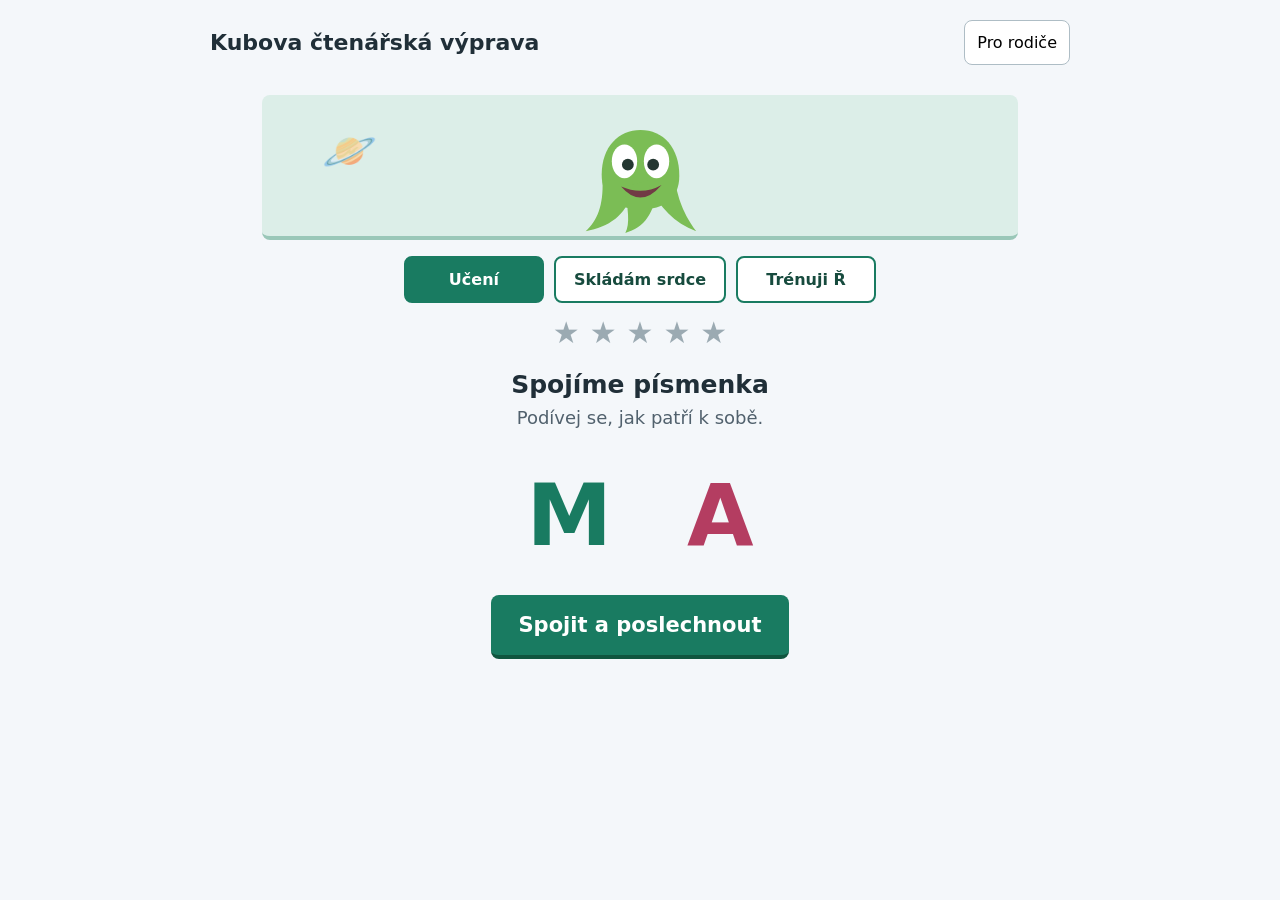
==== commit 1fa11f68: "Replace quiz house with heart reward" ====
--- a/ctenarska-vyprava/index.html
+++ b/ctenarska-vyprava/index.html
@@ -1,18 +1,19 @@
 <!doctype html>
 <html lang="cs"><head><meta charset="utf-8"><meta name="viewport" content="width=device-width,initial-scale=1"><title>Kubova čtenářská výprava</title>
 <style>
-*{box-sizing:border-box}body{margin:0;background:#f4f7fa;color:#202f38;font-family:system-ui,sans-serif;letter-spacing:0}button,input{font:inherit}button{cursor:pointer;touch-action:manipulation}button:focus-visible,input:focus-visible{outline:4px solid #e79520;outline-offset:4px}header{max-width:900px;margin:auto;padding:20px;display:flex;align-items:center;justify-content:space-between;gap:12px}h1{font-size:22px;margin:0}header button,.quiet{background:white;border:1px solid #aebdc5;border-radius:8px;padding:12px}main{max-width:800px;margin:auto;padding:10px 22px 36px;text-align:center}.scene{height:145px;position:relative;display:flex;justify-content:center;align-items:center;background:#dceee8;border-bottom:4px solid #9ac7b8;border-radius:8px}.scene svg{width:135px;height:135px}.planet{position:absolute;left:8%;top:30px;font-size:44px}.modebar{display:flex;justify-content:center;gap:10px;margin:16px auto 0;flex-wrap:wrap}.modebar button{min-width:140px;padding:12px 18px;border:2px solid #197b61;background:white;color:#174b3e;border-radius:8px;font-weight:700}.modebar button.active{background:#197b61;color:white}.stars{display:flex;gap:10px;justify-content:center;padding:12px 0;color:#9baab2;font-size:30px}.stars .on{color:#c97700}h2{font-size:25px;margin:8px 0}.hint{min-height:28px;font-size:18px;color:#51616d}.letters{height:160px;display:flex;align-items:center;justify-content:center;gap:75px;transition:gap 1.3s}.letters.joined{gap:0}.letter{font-size:86px;font-weight:750;line-height:1}.letter:first-child{color:#197b61}.letter:last-child{color:#b43d61}.primary{background:#197b61;color:white;border:0;border-bottom:4px solid #10553f;padding:17px 28px;border-radius:8px;font-weight:650;font-size:21px;min-height:64px}.actions{display:flex;gap:14px;justify-content:center;flex-wrap:wrap}.options{display:flex;justify-content:center;gap:15px;margin:22px 0;min-height:105px}.option{width:150px;height:105px;background:white;border:2px solid #9cabb4;border-radius:8px;font-size:43px;font-weight:700}.option.correct{border:4px solid #197b61;background:#ddf3e7}.option.retry{border-color:#ba6b11;background:#fff0d5}.status{min-height:58px;font-size:21px;padding:12px}.build-wrap{margin:8px auto 16px}.build-count{font-size:18px;font-weight:700;margin-bottom:8px}.house{width:270px;height:162px;margin:auto;display:grid;grid-template-columns:repeat(5,54px);grid-template-rows:repeat(3,54px);border-bottom:8px solid #59813d;background:#a9d7df}.block{width:54px;height:54px;border:2px solid #4b5c39;background:#cfdae0;opacity:.13;transform:scale(.82)}.block.built{opacity:1;transform:scale(1);background:#a86f3e;border-color:#614329;box-shadow:inset 0 8px #c18a4e,inset -8px 0 #81552f,inset 0 -3px #68442a}.block.built.roof{background:#a93632;border-color:#682a28;box-shadow:inset 0 8px #ce4d43,inset -8px 0 #812925,inset 0 -3px #612522}.block.built.stone{background:#858b84;border-color:#515851;box-shadow:inset 7px 7px #abb0aa,inset -7px -7px #646a64}.block.built.window{background:#78b9cb;border-color:#3e6974;box-shadow:inset 0 0 0 7px #c8ecf2,inset -6px -6px #5b98a8}.block.built.door{background:#624129;border-color:#38291f;box-shadow:inset 8px 0 #7d5737,inset -7px 0 #472f20}.quiz-progress{font-size:18px;color:#51616d;margin-top:8px}.speech-card{width:min(280px,75vw);height:min(280px,75vw);margin:10px auto 14px;background:white;border:3px solid #96a8b2;border-radius:8px;overflow:hidden}.speech-card img{width:100%;height:100%;object-fit:contain}.mic{font-size:20px}.heard{min-height:29px;color:#51616d;font-size:17px}.speech-actions{display:flex;gap:10px;justify-content:center;flex-wrap:wrap;margin:10px 0}dialog{width:min(540px,94vw);max-height:90vh;border:0;border-radius:8px;padding:25px;color:#202f38}dialog::backdrop{background:#162a35aa}dialog h2{font-size:23px}fieldset{margin:20px 0;border:1px solid #adbac1;display:flex;gap:12px;flex-wrap:wrap;padding:15px}label{display:flex;align-items:center;gap:7px;font-size:24px}input{width:24px;height:24px}dialog p{font-size:16px;line-height:1.5}.hidden{display:none!important}button:disabled{opacity:.55;cursor:default}.foot{font-size:15px;color:#586a73;margin-top:20px}@media(max-width:480px){header{padding:15px}h1{font-size:18px}main{padding:5px 15px 25px}.scene{height:100px}.scene svg{height:95px}.letters{height:140px}.option{width:95px;font-size:37px}.options{gap:10px}.primary{font-size:19px}.planet{font-size:30px;left:5%}.house{width:225px;height:135px;grid-template-columns:repeat(5,45px);grid-template-rows:repeat(3,45px)}.block{width:45px;height:45px}.modebar button{min-width:100px;padding:10px 12px}.speech-card{width:210px;height:210px}}@media(prefers-reduced-motion:reduce){.letters{transition:none}.block{transform:none}}
+*{box-sizing:border-box}body{margin:0;background:#f4f7fa;color:#202f38;font-family:system-ui,sans-serif;letter-spacing:0}button,input{font:inherit}button{cursor:pointer;touch-action:manipulation}button:focus-visible,input:focus-visible{outline:4px solid #e79520;outline-offset:4px}header{max-width:900px;margin:auto;padding:20px;display:flex;align-items:center;justify-content:space-between;gap:12px}h1{font-size:22px;margin:0}header button,.quiet{background:white;border:1px solid #aebdc5;border-radius:8px;padding:12px}main{max-width:800px;margin:auto;padding:10px 22px 36px;text-align:center}.scene{height:145px;position:relative;display:flex;justify-content:center;align-items:center;background:#dceee8;border-bottom:4px solid #9ac7b8;border-radius:8px}.scene svg{width:135px;height:135px}.planet{position:absolute;left:8%;top:30px;font-size:44px}.modebar{display:flex;justify-content:center;gap:10px;margin:16px auto 0;flex-wrap:wrap}.modebar button{min-width:140px;padding:12px 18px;border:2px solid #197b61;background:white;color:#174b3e;border-radius:8px;font-weight:700}.modebar button.active{background:#197b61;color:white}.stars{display:flex;gap:10px;justify-content:center;padding:12px 0;color:#9baab2;font-size:30px}.stars .on{color:#c97700}h2{font-size:25px;margin:8px 0}.hint{min-height:28px;font-size:18px;color:#51616d}.letters{height:160px;display:flex;align-items:center;justify-content:center;gap:75px;transition:gap 1.3s}.letters.joined{gap:0}.letter{font-size:86px;font-weight:750;line-height:1}.letter:first-child{color:#197b61}.letter:last-child{color:#b43d61}.primary{background:#197b61;color:white;border:0;border-bottom:4px solid #10553f;padding:17px 28px;border-radius:8px;font-weight:650;font-size:21px;min-height:64px}.actions{display:flex;gap:14px;justify-content:center;flex-wrap:wrap}.options{display:flex;justify-content:center;gap:15px;margin:22px 0;min-height:105px}.option{width:150px;height:105px;background:white;border:2px solid #9cabb4;border-radius:8px;font-size:43px;font-weight:700}.option.correct{border:4px solid #197b61;background:#ddf3e7}.option.retry{border-color:#ba6b11;background:#fff0d5}.status{min-height:58px;font-size:21px;padding:12px}.build-wrap{margin:8px auto 16px}.build-count{font-size:18px;font-weight:700;margin-bottom:8px}.house{width:250px;height:250px;margin:auto;display:grid;grid-template-columns:repeat(5,50px);grid-template-rows:repeat(5,50px);border-bottom:8px solid #59813d;background:#a9d7df}.block{width:50px;height:50px;border:2px solid #4b5c39;background:#cfdae0;opacity:.13;transform:scale(.82)}.block.empty{visibility:hidden}.block.built{opacity:1;transform:scale(1);background:#a86f3e;border-color:#614329;box-shadow:inset 0 8px #c18a4e,inset -8px 0 #81552f,inset 0 -3px #68442a}.block.built.roof{background:#a93632;border-color:#682a28;box-shadow:inset 0 8px #ce4d43,inset -8px 0 #812925,inset 0 -3px #612522}.block.built.stone{background:#858b84;border-color:#515851;box-shadow:inset 7px 7px #abb0aa,inset -7px -7px #646a64}.block.built.window{background:#78b9cb;border-color:#3e6974;box-shadow:inset 0 0 0 7px #c8ecf2,inset -6px -6px #5b98a8}.block.built.door{background:#624129;border-color:#38291f;box-shadow:inset 8px 0 #7d5737,inset -7px 0 #472f20}.quiz-progress{font-size:18px;color:#51616d;margin-top:8px}.speech-card{width:min(280px,75vw);height:min(280px,75vw);margin:10px auto 14px;background:white;border:3px solid #96a8b2;border-radius:8px;overflow:hidden}.speech-card img{width:100%;height:100%;object-fit:contain}.mic{font-size:20px}.heard{min-height:29px;color:#51616d;font-size:17px}.speech-actions{display:flex;gap:10px;justify-content:center;flex-wrap:wrap;margin:10px 0}dialog{width:min(540px,94vw);max-height:90vh;border:0;border-radius:8px;padding:25px;color:#202f38}dialog::backdrop{background:#162a35aa}dialog h2{font-size:23px}fieldset{margin:20px 0;border:1px solid #adbac1;display:flex;gap:12px;flex-wrap:wrap;padding:15px}label{display:flex;align-items:center;gap:7px;font-size:24px}input{width:24px;height:24px}dialog p{font-size:16px;line-height:1.5}.hidden{display:none!important}button:disabled{opacity:.55;cursor:default}.foot{font-size:15px;color:#586a73;margin-top:20px}@media(max-width:480px){header{padding:15px}h1{font-size:18px}main{padding:5px 15px 25px}.scene{height:100px}.scene svg{height:95px}.letters{height:140px}.option{width:95px;font-size:37px}.options{gap:10px}.primary{font-size:19px}.planet{font-size:30px;left:5%}.house{width:200px;height:200px;grid-template-columns:repeat(5,40px);grid-template-rows:repeat(5,40px)}.block{width:40px;height:40px}.modebar button{min-width:100px;padding:10px 12px}.speech-card{width:210px;height:210px}}@media(prefers-reduced-motion:reduce){.letters{transition:none}.block{transform:none}}
+.heart{width:280px;height:240px;margin:auto;display:grid;grid-template-columns:repeat(7,40px);grid-template-rows:repeat(6,40px)}.heart .block{width:40px;height:40px;border:2px solid #a8b5bc;background:#d9e1e5;opacity:.16;transform:scale(.78);border-radius:5px}.heart .block.empty{visibility:hidden}.heart .block.built{opacity:1;transform:scale(1);background:#d94255;border-color:#932b3a;box-shadow:inset 0 7px #ef6878,inset -6px 0 #b52f42,inset 0 -4px #9d2939}.heart .block.built.shine{background:#ed6676;box-shadow:inset 0 7px #f58a96,inset -6px 0 #ca4355,inset 0 -4px #b13243}@media(max-width:480px){.heart{width:245px;height:210px;grid-template-columns:repeat(7,35px);grid-template-rows:repeat(6,35px)}.heart .block{width:35px;height:35px}}
 </style></head><body>
 <header><h1>Kubova čtenářská výprava</h1><button id="settings" aria-label="Nastavení pro rodiče">Pro rodiče</button></header>
 <main><div class="scene"><span class="planet" aria-hidden="true">🪐</span><svg viewBox="0 0 160 160" role="img" aria-label="Zelený Zetík jako chobotnička se třemi chapadly dolů"><path d="M34 91C34 58 54 38 80 38C107 38 126 59 126 92C126 119 108 132 80 132C52 132 34 118 34 91Z" fill="#7bbd55"/><path d="M35 98C36 127 29 145 15 158C43 153 62 139 70 113L70 96Z" fill="#7bbd55"/><path d="M61 105C65 132 68 149 62 160C84 154 98 136 99 105L94 96Z" fill="#7bbd55"/><path d="M90 104C103 130 120 148 146 158C127 132 124 113 120 96L99 96Z" fill="#7bbd55"/><ellipse cx="61" cy="75" rx="15" ry="20" fill="white"/><ellipse cx="99" cy="75" rx="15" ry="20" fill="white"/><circle cx="65" cy="79" r="7" fill="#243731"/><circle cx="95" cy="79" r="7" fill="#243731"/><path d="M57 105Q80 132 105 103Q82 116 57 105" fill="#713b45"/></svg></div>
-<nav class="modebar" aria-label="Režim hry"><button id="learnMode" class="active">Učení</button><button id="houseMode">Stavím dům</button><button id="rMode">Trénuji Ř</button></nav>
+<nav class="modebar" aria-label="Režim hry"><button id="learnMode" class="active">Učení</button><button id="houseMode">Skládám srdce</button><button id="rMode">Trénuji Ř</button></nav>
 <div class="stars" id="stars" aria-label="Získané hvězdy"></div><h2 id="title">Spojíme písmenka</h2><div class="hint" id="hint">Podívej se, jak patří k sobě.</div>
 <section id="learn"><div class="letters" id="letters"><span class="letter" id="first">M</span><span class="letter" id="second">A</span></div><div class="actions"><button class="primary" id="join">Spojit a poslechnout</button><button class="quiet hidden" id="try">Zkusím to</button></div></section>
 <section id="quiz" class="hidden"><button class="primary" id="listen">Poslechnout slabiku</button><div class="options" id="options"></div><button class="primary hidden" id="next">Další výprava</button></section>
-<section id="houseQuiz" class="hidden"><div class="build-wrap"><div class="build-count" id="buildCount">Postaveno 0 z 15 kostek</div><div class="house" id="house" aria-label="Rozestavěný minecraftový dům"></div></div><button class="primary" id="houseListen">Poslechnout slabiku</button><div class="options" id="houseOptions"></div><div class="quiz-progress" id="quizProgress"></div><button class="primary hidden" id="houseNext">Další slabika</button><button class="quiet hidden" id="newHouse">Postavit nový dům</button></section>
-<section id="rQuiz" class="hidden"><div class="build-wrap"><div class="build-count" id="rBuildCount">Dům: 0 z 8 obrázků</div><div class="house" id="rHouse" aria-label="Rozestavěný minecraftový dům"></div></div><div class="speech-card"><img id="rImage" alt="Obrázek k pojmenování"></div><div class="speech-actions"><button class="primary mic" id="rListen">🎙 Pojmenovat obrázek</button><button class="quiet" id="rAccept">Uznat rodičem</button></div><div class="heard" id="rHeard"></div><button class="primary hidden" id="rNext">Další obrázek</button><button class="quiet hidden" id="rRestart">Nový domek</button></section>
+<section id="houseQuiz" class="hidden"><div class="build-wrap"><div class="build-count" id="buildCount">Splněno 0 z 15 slabik</div><div class="heart" id="house" aria-label="Rozestavěné srdce"></div></div><button class="primary" id="houseListen">Poslechnout slabiku</button><div class="options" id="houseOptions"></div><div class="quiz-progress" id="quizProgress"></div><button class="primary hidden" id="houseNext">Další slabika</button><button class="quiet hidden" id="newHouse">Složit nové srdce</button></section>
+<section id="rQuiz" class="hidden"><div class="build-wrap"><div class="build-count" id="rBuildCount">Srdce: 0 z 8 obrázků</div><div class="heart" id="rHouse" aria-label="Rozestavěné srdce"></div></div><div class="speech-card"><img id="rImage" alt="Obrázek k pojmenování"></div><div class="speech-actions"><button class="primary mic" id="rListen">🎙 Pojmenovat obrázek</button><button class="quiet" id="rAccept">Uznat rodičem</button></div><div class="heard" id="rHeard"></div><button class="primary hidden" id="rNext">Další obrázek</button><button class="quiet hidden" id="rRestart">Nové srdce</button></section>
 <div class="status" id="status" role="status" aria-live="polite"></div><button class="quiet hidden" id="help">Ukázat spojení</button><p class="foot" id="audioNotice"></p></main>
-<dialog id="dialog"><h2>Nastavení čtení</h2><p>Vyberte písmena, která Kuba pozná. Nechte alespoň jednu souhlásku a dvě samohlásky.</p><fieldset id="consonants"><legend>Souhlásky</legend></fieldset><fieldset id="vowels"><legend>Samohlásky</legend></fieldset><p>Slabiky mají připravené české zvukové nahrávky. Hlasitost upravte ovládáním médií na tabletu. Před prvním hraním ověřte výslovnost.</p><p>V režimu Ř zajišťuje rozpoznání prohlížeč a může zvuk odeslat svému poskytovateli. Tato hra nahrávku neukládá. Automatické rozpoznání není hodnocení správné výslovnosti, proto lze odpověď uznat rodičem.</p><p>Vlastní vesmírný průvodce; nejde o oficiální aplikaci Didaktisu ani Mojangu. Postup zatím není sladěný s učebnicí.</p><div class="actions"><button class="primary" id="save">Uložit</button><button class="quiet" id="close">Zavřít</button></div><p id="error" role="status"></p></dialog>
+<dialog id="dialog"><h2>Nastavení čtení</h2><p>Vyberte písmena, která Kuba pozná. Nechte alespoň jednu souhlásku a dvě samohlásky.</p><fieldset id="consonants"><legend>Souhlásky</legend></fieldset><fieldset id="vowels"><legend>Samohlásky</legend></fieldset><p>Slabiky mají připravené české zvukové nahrávky. Hlasitost upravte ovládáním médií na tabletu. Před prvním hraním ověřte výslovnost.</p><p>V režimu Ř zajišťuje rozpoznání prohlížeč a může zvuk odeslat svému poskytovateli. Tato hra nahrávku neukládá. Automatické rozpoznání není hodnocení správné výslovnosti, proto lze odpověď uznat rodičem.</p><p>Vlastní vesmírný průvodce; nejde o oficiální aplikaci Didaktisu. Postup zatím není sladěný s učebnicí.</p><div class="actions"><button class="primary" id="save">Uložit</button><button class="quiet" id="close">Zavřít</button></div><p id="error" role="status"></p></dialog>
 <script>
 const $=id=>document.getElementById(id),ALL_C=['M','L','S','P','T','N','V','J','K','B','D','R'],ALL_V=['A','E','I','O','U'];
 const R_WORDS=[['řepa','repa'],['řeka','reka'],['řetěz','retez'],['řemen','remen'],['řidič','ridic'],['ředkvička','redkvicka'],['řasa','rasa'],['řezník','reznik']].map(([word,image])=>({word,image}));
@@ -29,19 +30,20 @@
 $('join').onclick=()=>{$('letters').classList.add('joined');speak();joined=true;$('try').classList.remove('hidden');$('status').textContent='Zkus slabiku přečíst také ty.'};
 function quiz(){if(!joined)return;$('learn').classList.add('hidden');$('quiz').classList.remove('hidden');$('help').classList.remove('hidden');$('title').textContent='Kterou slabiku slyšíš?';$('hint').textContent='Poslechni si ji a vyber.';$('status').textContent='';const pool=config.v.filter(v=>v!==target[1]).map(v=>target[0]+v);choiceButtons($('options'),[target,...shuffle(pool).slice(0,2)],(value,b)=>{if(locked)return;if(value===target){locked=true;b.classList.add('correct');score++;stars();$('status').textContent=score===5?'Pět hvězd! Výprava je hotová.':'Ano, to je ono!';$('next').textContent=score===5?'Nová výprava':'Pokračovat';$('next').classList.remove('hidden');$('help').classList.add('hidden')}else{b.classList.add('retry');$('status').textContent='Poslechni si ji ještě jednou.';speak()}});speak()}
 $('try').onclick=quiz;$('listen').onclick=speak;$('next').onclick=()=>{round++;if(score===5)score=0;newRound()};$('help').onclick=newRound;
-const buildOrder=[10,11,12,13,14,5,6,7,8,9,0,1,2,3,4];
+const houseLayout=['empty','shine','shine','empty','heart','heart','empty','heart','heart','heart','heart','heart','heart','heart','heart','heart','heart','heart','heart','heart','heart','empty','heart','heart','heart','heart','heart','empty','empty','empty','heart','heart','heart','empty','empty','empty','empty','empty','heart','empty','empty','empty'];
+const buildOrder=[38,30,31,32,22,23,24,25,26,14,15,16,17,18,19,20,7,8,9,10,11,12,13,1,2,4,5];
 function activeSyllables(){return config.c.flatMap(c=>config.v.map(v=>c+v))}
-function renderHouse(container,count){const blocks=Array.from({length:15},(_,i)=>{const b=document.createElement('span');b.className='block';if(buildOrder.indexOf(i)<count)b.classList.add('built');if(i<5)b.classList.add('roof');if(i>=10)b.classList.add('stone');if(i===6||i===8)b.classList.add('window');if(i===12)b.classList.add('door');return b});container.replaceChildren(...blocks);container.setAttribute('aria-label',`Dům má ${count} z 15 kostek`)}
-function drawHouse(){renderHouse($('house'),built);$('buildCount').textContent=`Postaveno ${built} z 15 kostek`}
-function houseQuestion(){locked=false;target=deck[built];$('houseNext').classList.add('hidden');$('newHouse').classList.add('hidden');$('houseListen').classList.remove('hidden');$('status').textContent='';$('quizProgress').textContent=`Slabika ${built+1} z 15`;const pool=activeSyllables(),distractors=shuffle(pool.filter(x=>x!==target)).slice(0,2);choiceButtons($('houseOptions'),[target,...distractors],(value,b)=>{if(locked)return;if(value===target){locked=true;b.classList.add('correct');built++;drawHouse();if(built===15){$('status').textContent='Dům je hotový! Skvělá práce.';$('quizProgress').textContent='Všech 15 slabik je hotových.';$('houseListen').classList.add('hidden');$('newHouse').classList.remove('hidden')}else{$('status').textContent='Správně! Přibyla jedna kostka.';$('houseNext').classList.remove('hidden')}}else{b.classList.add('retry');$('status').textContent='To není ona. Poslechni si ji znovu.';speak()}});speak()}
+function renderHouse(container,progress,total){const visible=Math.round(progress*buildOrder.length/total),blocks=houseLayout.map((types,i)=>{const b=document.createElement('span');b.className='block '+types;if(buildOrder.indexOf(i)>=0&&buildOrder.indexOf(i)<visible)b.classList.add('built');return b});container.replaceChildren(...blocks);container.setAttribute('aria-label',`Srdce: hotovo ${progress} z ${total} etap`)}
+function drawHouse(){renderHouse($('house'),built,15);$('buildCount').textContent=`Splněno ${built} z 15 slabik`}
+function houseQuestion(){locked=false;target=deck[built];$('houseNext').classList.add('hidden');$('newHouse').classList.add('hidden');$('houseListen').classList.remove('hidden');$('status').textContent='';$('quizProgress').textContent=`Slabika ${built+1} z 15`;const pool=activeSyllables(),distractors=shuffle(pool.filter(x=>x!==target)).slice(0,2);choiceButtons($('houseOptions'),[target,...distractors],(value,b)=>{if(locked)return;if(value===target){locked=true;b.classList.add('correct');built++;drawHouse();if(built===15){$('status').textContent='Srdce je hotové! Skvělá práce.';$('quizProgress').textContent='Všech 15 slabik je hotových.';$('houseListen').classList.add('hidden');$('newHouse').classList.remove('hidden')}else{$('status').textContent='Správně! Přibyl další dílek srdce.';$('houseNext').classList.remove('hidden')}}else{b.classList.add('retry');$('status').textContent='To není ona. Poslechni si ji znovu.';speak()}});speak()}
 function startHouse(){stopAudio();const pool=activeSyllables();deck=shuffle(pool.length>=15?pool:[...pool,...pool,...pool]).slice(0,15);built=0;drawHouse();houseQuestion()}
 function stopRecognition(){if(recognition){recognition.onend=null;recognition.abort();recognition=null}}
 function normalizeWord(value){return value.toLocaleLowerCase('cs').normalize('NFD').replace(/[\u0300-\u036f]/g,'').replace(/[^a-z ]/g,' ').trim()}
 function rQuestion(){stopRecognition();locked=false;const item=rDeck[rStep];$('rImage').src=`images/r/${item.image}.jpg?v=1`;$('rImage').alt='Obrázek k pojmenování';$('rHeard').textContent=`Obrázek ${rStep+1} z 8`;$('rListen').disabled=false;$('rListen').classList.remove('hidden');$('rAccept').classList.remove('hidden');$('rNext').classList.add('hidden');$('rRestart').classList.add('hidden');$('status').textContent=''}
-function finishR(){if(locked)return;locked=true;stopRecognition();rStep++;const blocks=Math.round(rStep*15/8);renderHouse($('rHouse'),blocks);$('rBuildCount').textContent=`Dům: ${rStep} z 8 obrázků`;$('rListen').disabled=true;$('rAccept').classList.add('hidden');if(rStep===8){$('status').textContent='Výborně! Domek je hotový.';$('rHeard').textContent='Všech osm slov je splněno.';$('rRestart').classList.remove('hidden')}else{$('status').textContent='Správně! Postavil jsi další kus domku.';$('rNext').classList.remove('hidden')}}
+function finishR(){if(locked)return;locked=true;stopRecognition();rStep++;renderHouse($('rHouse'),rStep,8);$('rBuildCount').textContent=`Srdce: ${rStep} z 8 obrázků`;$('rListen').disabled=true;$('rAccept').classList.add('hidden');if(rStep===8){$('status').textContent='Výborně! Srdce je hotové.';$('rHeard').textContent='Všech osm slov je splněno.';$('rRestart').classList.remove('hidden')}else{$('status').textContent='Správně! Přibyl další dílek srdce.';$('rNext').classList.remove('hidden')}}
 function startRecognition(){if(locked)return;const Recognition=window.SpeechRecognition||window.webkitSpeechRecognition;if(!window.isSecureContext||!Recognition){$('status').textContent='Mikrofon tu není dostupný. Odpověď může uznat rodič.';return}stopRecognition();recognition=new Recognition();recognition.lang='cs-CZ';recognition.continuous=false;recognition.interimResults=false;recognition.maxAlternatives=3;recognition.onstart=()=>{$('rListen').disabled=true;$('rListen').textContent='Poslouchám…';$('rHeard').textContent='Řekni název obrázku.'};recognition.onresult=e=>{const heard=[...e.results[0]].map(x=>x.transcript);$('rHeard').textContent='Telefon slyšel: '+heard[0];const expected=normalizeWord(rDeck[rStep].word);if(heard.some(text=>normalizeWord(text).split(/\s+/).includes(expected)))finishR();else $('status').textContent='Zkus to ještě jednou a vyslov zřetelně Ř.'};recognition.onerror=e=>{$('status').textContent=e.error==='not-allowed'?'Povol mikrofon v nastavení prohlížeče.':'Telefon nerozuměl. Zkus to znovu.'};recognition.onend=()=>{recognition=null;if(!locked){$('rListen').disabled=false;$('rListen').textContent='🎙 Pojmenovat obrázek'}};try{recognition.start()}catch{$('status').textContent='Mikrofon se nepodařilo spustit.'}}
-function startR(){stopRecognition();rDeck=shuffle(R_WORDS);rStep=0;renderHouse($('rHouse'),0);$('rBuildCount').textContent='Dům: 0 z 8 obrázků';rQuestion()}
-function setMode(next){mode=next;stopAudio();stopRecognition();$('learnMode').classList.toggle('active',mode==='learn');$('houseMode').classList.toggle('active',mode==='house');$('rMode').classList.toggle('active',mode==='r');$('stars').classList.toggle('hidden',mode!=='learn');$('learn').classList.add('hidden');$('quiz').classList.add('hidden');$('houseQuiz').classList.toggle('hidden',mode!=='house');$('rQuiz').classList.toggle('hidden',mode!=='r');$('help').classList.add('hidden');$('status').textContent='';if(mode==='learn')newRound();else if(mode==='house'){$('title').textContent='Postav minecraftový dům';$('hint').textContent='Poslechni všech 15 slabik.';startHouse()}else{$('title').textContent='Trénuji hlásku Ř';$('hint').textContent='Pojmenuj správně všech osm obrázků.';startR()}}
+function startR(){stopRecognition();rDeck=shuffle(R_WORDS);rStep=0;renderHouse($('rHouse'),0,8);$('rBuildCount').textContent='Srdce: 0 z 8 obrázků';rQuestion()}
+function setMode(next){mode=next;stopAudio();stopRecognition();$('learnMode').classList.toggle('active',mode==='learn');$('houseMode').classList.toggle('active',mode==='house');$('rMode').classList.toggle('active',mode==='r');$('stars').classList.toggle('hidden',mode!=='learn');$('learn').classList.add('hidden');$('quiz').classList.add('hidden');$('houseQuiz').classList.toggle('hidden',mode!=='house');$('rQuiz').classList.toggle('hidden',mode!=='r');$('help').classList.add('hidden');$('status').textContent='';if(mode==='learn')newRound();else if(mode==='house'){$('title').textContent='Slož celé srdce';$('hint').textContent='Poslechni všech 15 slabik.';startHouse()}else{$('title').textContent='Trénuji hlásku Ř';$('hint').textContent='Pojmenuj správně všech osm obrázků.';startR()}}
 $('learnMode').onclick=()=>setMode('learn');$('houseMode').onclick=()=>setMode('house');$('rMode').onclick=()=>setMode('r');$('houseListen').onclick=speak;$('houseNext').onclick=houseQuestion;$('newHouse').onclick=startHouse;$('rListen').onclick=startRecognition;$('rAccept').onclick=finishR;$('rNext').onclick=rQuestion;$('rRestart').onclick=startR;
 for(const [id,letters,key] of [['consonants',ALL_C,'c'],['vowels',ALL_V,'v']])for(const letter of letters){const l=document.createElement('label'),i=document.createElement('input');i.type='checkbox';i.value=letter;i.dataset.group=key;l.append(i,letter);$(id).append(l)}
 $('settings').onclick=()=>{stopAudio();stopRecognition();document.querySelectorAll('input').forEach(i=>i.checked=config[i.dataset.group].includes(i.value));$('error').textContent='';$('dialog').showModal()};$('close').onclick=()=>$('dialog').close();$('save').onclick=()=>{const selected=k=>[...document.querySelectorAll(`input[data-group="${k}"]:checked`)].map(i=>i.value);const c=selected('c'),v=selected('v');if(!c.length||v.length<2){$('error').textContent='Vyberte alespoň jednu souhlásku a dvě samohlásky.';return}config={c,v};try{localStorage.setItem('kuba-reading',JSON.stringify(config))}catch{}round=0;score=0;$('dialog').close();if(mode==='learn')newRound();else if(mode==='house')startHouse()};newRound();
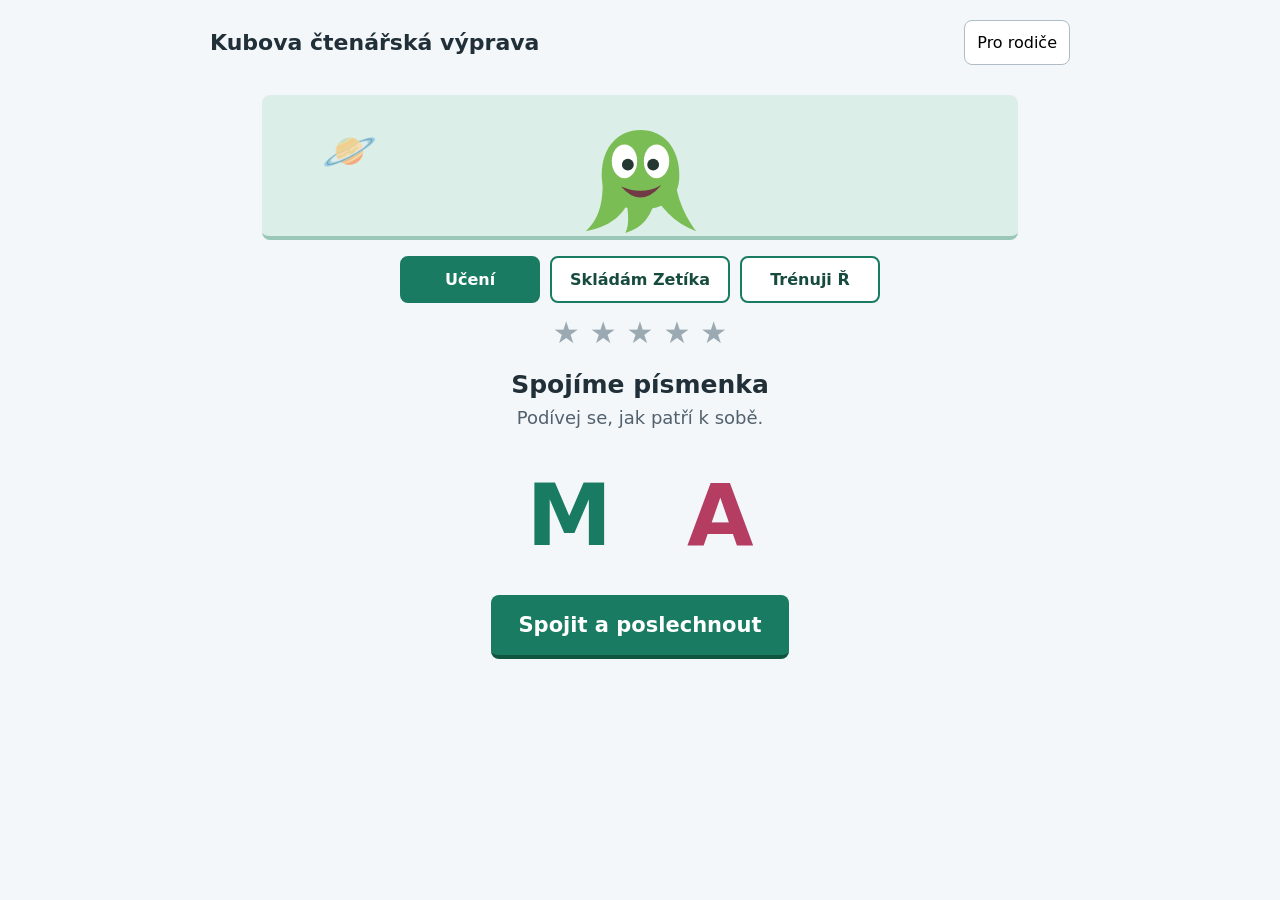
==== commit ba826993: "Replace heart reward with Zetik" ====
--- a/ctenarska-vyprava/index.html
+++ b/ctenarska-vyprava/index.html
@@ -2,16 +2,16 @@
 <html lang="cs"><head><meta charset="utf-8"><meta name="viewport" content="width=device-width,initial-scale=1"><title>Kubova čtenářská výprava</title>
 <style>
 *{box-sizing:border-box}body{margin:0;background:#f4f7fa;color:#202f38;font-family:system-ui,sans-serif;letter-spacing:0}button,input{font:inherit}button{cursor:pointer;touch-action:manipulation}button:focus-visible,input:focus-visible{outline:4px solid #e79520;outline-offset:4px}header{max-width:900px;margin:auto;padding:20px;display:flex;align-items:center;justify-content:space-between;gap:12px}h1{font-size:22px;margin:0}header button,.quiet{background:white;border:1px solid #aebdc5;border-radius:8px;padding:12px}main{max-width:800px;margin:auto;padding:10px 22px 36px;text-align:center}.scene{height:145px;position:relative;display:flex;justify-content:center;align-items:center;background:#dceee8;border-bottom:4px solid #9ac7b8;border-radius:8px}.scene svg{width:135px;height:135px}.planet{position:absolute;left:8%;top:30px;font-size:44px}.modebar{display:flex;justify-content:center;gap:10px;margin:16px auto 0;flex-wrap:wrap}.modebar button{min-width:140px;padding:12px 18px;border:2px solid #197b61;background:white;color:#174b3e;border-radius:8px;font-weight:700}.modebar button.active{background:#197b61;color:white}.stars{display:flex;gap:10px;justify-content:center;padding:12px 0;color:#9baab2;font-size:30px}.stars .on{color:#c97700}h2{font-size:25px;margin:8px 0}.hint{min-height:28px;font-size:18px;color:#51616d}.letters{height:160px;display:flex;align-items:center;justify-content:center;gap:75px;transition:gap 1.3s}.letters.joined{gap:0}.letter{font-size:86px;font-weight:750;line-height:1}.letter:first-child{color:#197b61}.letter:last-child{color:#b43d61}.primary{background:#197b61;color:white;border:0;border-bottom:4px solid #10553f;padding:17px 28px;border-radius:8px;font-weight:650;font-size:21px;min-height:64px}.actions{display:flex;gap:14px;justify-content:center;flex-wrap:wrap}.options{display:flex;justify-content:center;gap:15px;margin:22px 0;min-height:105px}.option{width:150px;height:105px;background:white;border:2px solid #9cabb4;border-radius:8px;font-size:43px;font-weight:700}.option.correct{border:4px solid #197b61;background:#ddf3e7}.option.retry{border-color:#ba6b11;background:#fff0d5}.status{min-height:58px;font-size:21px;padding:12px}.build-wrap{margin:8px auto 16px}.build-count{font-size:18px;font-weight:700;margin-bottom:8px}.house{width:250px;height:250px;margin:auto;display:grid;grid-template-columns:repeat(5,50px);grid-template-rows:repeat(5,50px);border-bottom:8px solid #59813d;background:#a9d7df}.block{width:50px;height:50px;border:2px solid #4b5c39;background:#cfdae0;opacity:.13;transform:scale(.82)}.block.empty{visibility:hidden}.block.built{opacity:1;transform:scale(1);background:#a86f3e;border-color:#614329;box-shadow:inset 0 8px #c18a4e,inset -8px 0 #81552f,inset 0 -3px #68442a}.block.built.roof{background:#a93632;border-color:#682a28;box-shadow:inset 0 8px #ce4d43,inset -8px 0 #812925,inset 0 -3px #612522}.block.built.stone{background:#858b84;border-color:#515851;box-shadow:inset 7px 7px #abb0aa,inset -7px -7px #646a64}.block.built.window{background:#78b9cb;border-color:#3e6974;box-shadow:inset 0 0 0 7px #c8ecf2,inset -6px -6px #5b98a8}.block.built.door{background:#624129;border-color:#38291f;box-shadow:inset 8px 0 #7d5737,inset -7px 0 #472f20}.quiz-progress{font-size:18px;color:#51616d;margin-top:8px}.speech-card{width:min(280px,75vw);height:min(280px,75vw);margin:10px auto 14px;background:white;border:3px solid #96a8b2;border-radius:8px;overflow:hidden}.speech-card img{width:100%;height:100%;object-fit:contain}.mic{font-size:20px}.heard{min-height:29px;color:#51616d;font-size:17px}.speech-actions{display:flex;gap:10px;justify-content:center;flex-wrap:wrap;margin:10px 0}dialog{width:min(540px,94vw);max-height:90vh;border:0;border-radius:8px;padding:25px;color:#202f38}dialog::backdrop{background:#162a35aa}dialog h2{font-size:23px}fieldset{margin:20px 0;border:1px solid #adbac1;display:flex;gap:12px;flex-wrap:wrap;padding:15px}label{display:flex;align-items:center;gap:7px;font-size:24px}input{width:24px;height:24px}dialog p{font-size:16px;line-height:1.5}.hidden{display:none!important}button:disabled{opacity:.55;cursor:default}.foot{font-size:15px;color:#586a73;margin-top:20px}@media(max-width:480px){header{padding:15px}h1{font-size:18px}main{padding:5px 15px 25px}.scene{height:100px}.scene svg{height:95px}.letters{height:140px}.option{width:95px;font-size:37px}.options{gap:10px}.primary{font-size:19px}.planet{font-size:30px;left:5%}.house{width:200px;height:200px;grid-template-columns:repeat(5,40px);grid-template-rows:repeat(5,40px)}.block{width:40px;height:40px}.modebar button{min-width:100px;padding:10px 12px}.speech-card{width:210px;height:210px}}@media(prefers-reduced-motion:reduce){.letters{transition:none}.block{transform:none}}
-.heart{width:280px;height:240px;margin:auto;display:grid;grid-template-columns:repeat(7,40px);grid-template-rows:repeat(6,40px)}.heart .block{width:40px;height:40px;border:2px solid #a8b5bc;background:#d9e1e5;opacity:.16;transform:scale(.78);border-radius:5px}.heart .block.empty{visibility:hidden}.heart .block.built{opacity:1;transform:scale(1);background:#d94255;border-color:#932b3a;box-shadow:inset 0 7px #ef6878,inset -6px 0 #b52f42,inset 0 -4px #9d2939}.heart .block.built.shine{background:#ed6676;box-shadow:inset 0 7px #f58a96,inset -6px 0 #ca4355,inset 0 -4px #b13243}@media(max-width:480px){.heart{width:245px;height:210px;grid-template-columns:repeat(7,35px);grid-template-rows:repeat(6,35px)}.heart .block{width:35px;height:35px}}
+.zetik-build{width:250px;height:240px;margin:auto}.zetik-build svg{width:100%;height:100%;overflow:visible}.zetik-part{opacity:.1;transition:opacity .25s}.zetik-part.built{opacity:1}@media(max-width:480px){.zetik-build{width:215px;height:205px}}
 </style></head><body>
 <header><h1>Kubova čtenářská výprava</h1><button id="settings" aria-label="Nastavení pro rodiče">Pro rodiče</button></header>
 <main><div class="scene"><span class="planet" aria-hidden="true">🪐</span><svg viewBox="0 0 160 160" role="img" aria-label="Zelený Zetík jako chobotnička se třemi chapadly dolů"><path d="M34 91C34 58 54 38 80 38C107 38 126 59 126 92C126 119 108 132 80 132C52 132 34 118 34 91Z" fill="#7bbd55"/><path d="M35 98C36 127 29 145 15 158C43 153 62 139 70 113L70 96Z" fill="#7bbd55"/><path d="M61 105C65 132 68 149 62 160C84 154 98 136 99 105L94 96Z" fill="#7bbd55"/><path d="M90 104C103 130 120 148 146 158C127 132 124 113 120 96L99 96Z" fill="#7bbd55"/><ellipse cx="61" cy="75" rx="15" ry="20" fill="white"/><ellipse cx="99" cy="75" rx="15" ry="20" fill="white"/><circle cx="65" cy="79" r="7" fill="#243731"/><circle cx="95" cy="79" r="7" fill="#243731"/><path d="M57 105Q80 132 105 103Q82 116 57 105" fill="#713b45"/></svg></div>
-<nav class="modebar" aria-label="Režim hry"><button id="learnMode" class="active">Učení</button><button id="houseMode">Skládám srdce</button><button id="rMode">Trénuji Ř</button></nav>
+<nav class="modebar" aria-label="Režim hry"><button id="learnMode" class="active">Učení</button><button id="houseMode">Skládám Zetíka</button><button id="rMode">Trénuji Ř</button></nav>
 <div class="stars" id="stars" aria-label="Získané hvězdy"></div><h2 id="title">Spojíme písmenka</h2><div class="hint" id="hint">Podívej se, jak patří k sobě.</div>
 <section id="learn"><div class="letters" id="letters"><span class="letter" id="first">M</span><span class="letter" id="second">A</span></div><div class="actions"><button class="primary" id="join">Spojit a poslechnout</button><button class="quiet hidden" id="try">Zkusím to</button></div></section>
 <section id="quiz" class="hidden"><button class="primary" id="listen">Poslechnout slabiku</button><div class="options" id="options"></div><button class="primary hidden" id="next">Další výprava</button></section>
-<section id="houseQuiz" class="hidden"><div class="build-wrap"><div class="build-count" id="buildCount">Splněno 0 z 15 slabik</div><div class="heart" id="house" aria-label="Rozestavěné srdce"></div></div><button class="primary" id="houseListen">Poslechnout slabiku</button><div class="options" id="houseOptions"></div><div class="quiz-progress" id="quizProgress"></div><button class="primary hidden" id="houseNext">Další slabika</button><button class="quiet hidden" id="newHouse">Složit nové srdce</button></section>
-<section id="rQuiz" class="hidden"><div class="build-wrap"><div class="build-count" id="rBuildCount">Srdce: 0 z 8 obrázků</div><div class="heart" id="rHouse" aria-label="Rozestavěné srdce"></div></div><div class="speech-card"><img id="rImage" alt="Obrázek k pojmenování"></div><div class="speech-actions"><button class="primary mic" id="rListen">🎙 Pojmenovat obrázek</button><button class="quiet" id="rAccept">Uznat rodičem</button></div><div class="heard" id="rHeard"></div><button class="primary hidden" id="rNext">Další obrázek</button><button class="quiet hidden" id="rRestart">Nové srdce</button></section>
+<section id="houseQuiz" class="hidden"><div class="build-wrap"><div class="build-count" id="buildCount">Splněno 0 z 15 slabik</div><div class="zetik-build" id="house" aria-label="Rozestavěný Zetík"></div></div><button class="primary" id="houseListen">Poslechnout slabiku</button><div class="options" id="houseOptions"></div><div class="quiz-progress" id="quizProgress"></div><button class="primary hidden" id="houseNext">Další slabika</button><button class="quiet hidden" id="newHouse">Složit nového Zetíka</button></section>
+<section id="rQuiz" class="hidden"><div class="build-wrap"><div class="build-count" id="rBuildCount">Zetík: 0 z 8 obrázků</div><div class="zetik-build" id="rHouse" aria-label="Rozestavěný Zetík"></div></div><div class="speech-card"><img id="rImage" alt="Obrázek k pojmenování"></div><div class="speech-actions"><button class="primary mic" id="rListen">🎙 Pojmenovat obrázek</button><button class="quiet" id="rAccept">Uznat rodičem</button></div><div class="heard" id="rHeard"></div><button class="primary hidden" id="rNext">Další obrázek</button><button class="quiet hidden" id="rRestart">Nový Zetík</button></section>
 <div class="status" id="status" role="status" aria-live="polite"></div><button class="quiet hidden" id="help">Ukázat spojení</button><p class="foot" id="audioNotice"></p></main>
 <dialog id="dialog"><h2>Nastavení čtení</h2><p>Vyberte písmena, která Kuba pozná. Nechte alespoň jednu souhlásku a dvě samohlásky.</p><fieldset id="consonants"><legend>Souhlásky</legend></fieldset><fieldset id="vowels"><legend>Samohlásky</legend></fieldset><p>Slabiky mají připravené české zvukové nahrávky. Hlasitost upravte ovládáním médií na tabletu. Před prvním hraním ověřte výslovnost.</p><p>V režimu Ř zajišťuje rozpoznání prohlížeč a může zvuk odeslat svému poskytovateli. Tato hra nahrávku neukládá. Automatické rozpoznání není hodnocení správné výslovnosti, proto lze odpověď uznat rodičem.</p><p>Vlastní vesmírný průvodce; nejde o oficiální aplikaci Didaktisu. Postup zatím není sladěný s učebnicí.</p><div class="actions"><button class="primary" id="save">Uložit</button><button class="quiet" id="close">Zavřít</button></div><p id="error" role="status"></p></dialog>
 <script>
@@ -30,20 +30,19 @@
 $('join').onclick=()=>{$('letters').classList.add('joined');speak();joined=true;$('try').classList.remove('hidden');$('status').textContent='Zkus slabiku přečíst také ty.'};
 function quiz(){if(!joined)return;$('learn').classList.add('hidden');$('quiz').classList.remove('hidden');$('help').classList.remove('hidden');$('title').textContent='Kterou slabiku slyšíš?';$('hint').textContent='Poslechni si ji a vyber.';$('status').textContent='';const pool=config.v.filter(v=>v!==target[1]).map(v=>target[0]+v);choiceButtons($('options'),[target,...shuffle(pool).slice(0,2)],(value,b)=>{if(locked)return;if(value===target){locked=true;b.classList.add('correct');score++;stars();$('status').textContent=score===5?'Pět hvězd! Výprava je hotová.':'Ano, to je ono!';$('next').textContent=score===5?'Nová výprava':'Pokračovat';$('next').classList.remove('hidden');$('help').classList.add('hidden')}else{b.classList.add('retry');$('status').textContent='Poslechni si ji ještě jednou.';speak()}});speak()}
 $('try').onclick=quiz;$('listen').onclick=speak;$('next').onclick=()=>{round++;if(score===5)score=0;newRound()};$('help').onclick=newRound;
-const houseLayout=['empty','shine','shine','empty','heart','heart','empty','heart','heart','heart','heart','heart','heart','heart','heart','heart','heart','heart','heart','heart','heart','empty','heart','heart','heart','heart','heart','empty','empty','empty','heart','heart','heart','empty','empty','empty','empty','empty','heart','empty','empty','empty'];
-const buildOrder=[38,30,31,32,22,23,24,25,26,14,15,16,17,18,19,20,7,8,9,10,11,12,13,1,2,4,5];
+const zetikParts=['<path d="M47 104C45 130 34 151 17 166C45 161 65 145 73 116L72 101Z" fill="#70b74e"/>','<path d="M68 108C70 137 70 156 62 173C86 166 100 144 101 109L95 101Z" fill="#7bbd55"/>','<path d="M96 106C108 135 130 157 161 166C137 141 132 119 127 101L105 101Z" fill="#65aa48"/>','<path d="M38 94C38 55 57 31 88 31C120 31 139 56 139 95C139 124 119 140 88 140C57 140 38 123 38 94Z" fill="#7bbd55"/>','<path d="M48 72Q55 47 73 39" fill="none" stroke="#9ad47a" stroke-width="7" stroke-linecap="round"/>','<path d="M117 41Q132 58 133 78" fill="none" stroke="#5ca342" stroke-width="6" stroke-linecap="round"/>','<ellipse cx="69" cy="79" rx="17" ry="22" fill="white"/>','<ellipse cx="108" cy="79" rx="17" ry="22" fill="white"/>','<circle cx="74" cy="83" r="8" fill="#101a17"/>','<circle cx="103" cy="83" r="8" fill="#101a17"/>','<circle cx="76" cy="80" r="2.5" fill="white"/>','<circle cx="101" cy="80" r="2.5" fill="white"/>','<circle cx="57" cy="108" r="5" fill="#e68a83" opacity=".75"/>','<circle cx="120" cy="108" r="5" fill="#e68a83" opacity=".75"/>','<path d="M63 108Q88 132 115 106Q90 119 63 108" fill="#713b45"/>'];
 function activeSyllables(){return config.c.flatMap(c=>config.v.map(v=>c+v))}
-function renderHouse(container,progress,total){const visible=Math.round(progress*buildOrder.length/total),blocks=houseLayout.map((types,i)=>{const b=document.createElement('span');b.className='block '+types;if(buildOrder.indexOf(i)>=0&&buildOrder.indexOf(i)<visible)b.classList.add('built');return b});container.replaceChildren(...blocks);container.setAttribute('aria-label',`Srdce: hotovo ${progress} z ${total} etap`)}
+function renderHouse(container,progress,total){const visible=Math.round(progress*zetikParts.length/total);container.innerHTML=`<svg viewBox="0 0 180 180" role="img" aria-hidden="true">${zetikParts.map((part,i)=>`<g class="zetik-part${i<visible?' built':''}">${part}</g>`).join('')}</svg>`;container.setAttribute('aria-label',`Zetík: hotovo ${progress} z ${total} etap`)}
 function drawHouse(){renderHouse($('house'),built,15);$('buildCount').textContent=`Splněno ${built} z 15 slabik`}
-function houseQuestion(){locked=false;target=deck[built];$('houseNext').classList.add('hidden');$('newHouse').classList.add('hidden');$('houseListen').classList.remove('hidden');$('status').textContent='';$('quizProgress').textContent=`Slabika ${built+1} z 15`;const pool=activeSyllables(),distractors=shuffle(pool.filter(x=>x!==target)).slice(0,2);choiceButtons($('houseOptions'),[target,...distractors],(value,b)=>{if(locked)return;if(value===target){locked=true;b.classList.add('correct');built++;drawHouse();if(built===15){$('status').textContent='Srdce je hotové! Skvělá práce.';$('quizProgress').textContent='Všech 15 slabik je hotových.';$('houseListen').classList.add('hidden');$('newHouse').classList.remove('hidden')}else{$('status').textContent='Správně! Přibyl další dílek srdce.';$('houseNext').classList.remove('hidden')}}else{b.classList.add('retry');$('status').textContent='To není ona. Poslechni si ji znovu.';speak()}});speak()}
+function houseQuestion(){locked=false;target=deck[built];$('houseNext').classList.add('hidden');$('newHouse').classList.add('hidden');$('houseListen').classList.remove('hidden');$('status').textContent='';$('quizProgress').textContent=`Slabika ${built+1} z 15`;const pool=activeSyllables(),distractors=shuffle(pool.filter(x=>x!==target)).slice(0,2);choiceButtons($('houseOptions'),[target,...distractors],(value,b)=>{if(locked)return;if(value===target){locked=true;b.classList.add('correct');built++;drawHouse();if(built===15){$('status').textContent='Zetík je hotový! Skvělá práce.';$('quizProgress').textContent='Všech 15 slabik je hotových.';$('houseListen').classList.add('hidden');$('newHouse').classList.remove('hidden')}else{$('status').textContent='Správně! Přibyl další dílek Zetíka.';$('houseNext').classList.remove('hidden')}}else{b.classList.add('retry');$('status').textContent='To není ona. Poslechni si ji znovu.';speak()}});speak()}
 function startHouse(){stopAudio();const pool=activeSyllables();deck=shuffle(pool.length>=15?pool:[...pool,...pool,...pool]).slice(0,15);built=0;drawHouse();houseQuestion()}
 function stopRecognition(){if(recognition){recognition.onend=null;recognition.abort();recognition=null}}
 function normalizeWord(value){return value.toLocaleLowerCase('cs').normalize('NFD').replace(/[\u0300-\u036f]/g,'').replace(/[^a-z ]/g,' ').trim()}
 function rQuestion(){stopRecognition();locked=false;const item=rDeck[rStep];$('rImage').src=`images/r/${item.image}.jpg?v=1`;$('rImage').alt='Obrázek k pojmenování';$('rHeard').textContent=`Obrázek ${rStep+1} z 8`;$('rListen').disabled=false;$('rListen').classList.remove('hidden');$('rAccept').classList.remove('hidden');$('rNext').classList.add('hidden');$('rRestart').classList.add('hidden');$('status').textContent=''}
-function finishR(){if(locked)return;locked=true;stopRecognition();rStep++;renderHouse($('rHouse'),rStep,8);$('rBuildCount').textContent=`Srdce: ${rStep} z 8 obrázků`;$('rListen').disabled=true;$('rAccept').classList.add('hidden');if(rStep===8){$('status').textContent='Výborně! Srdce je hotové.';$('rHeard').textContent='Všech osm slov je splněno.';$('rRestart').classList.remove('hidden')}else{$('status').textContent='Správně! Přibyl další dílek srdce.';$('rNext').classList.remove('hidden')}}
+function finishR(){if(locked)return;locked=true;stopRecognition();rStep++;renderHouse($('rHouse'),rStep,8);$('rBuildCount').textContent=`Zetík: ${rStep} z 8 obrázků`;$('rListen').disabled=true;$('rAccept').classList.add('hidden');if(rStep===8){$('status').textContent='Výborně! Zetík je hotový.';$('rHeard').textContent='Všech osm slov je splněno.';$('rRestart').classList.remove('hidden')}else{$('status').textContent='Správně! Přibyl další dílek Zetíka.';$('rNext').classList.remove('hidden')}}
 function startRecognition(){if(locked)return;const Recognition=window.SpeechRecognition||window.webkitSpeechRecognition;if(!window.isSecureContext||!Recognition){$('status').textContent='Mikrofon tu není dostupný. Odpověď může uznat rodič.';return}stopRecognition();recognition=new Recognition();recognition.lang='cs-CZ';recognition.continuous=false;recognition.interimResults=false;recognition.maxAlternatives=3;recognition.onstart=()=>{$('rListen').disabled=true;$('rListen').textContent='Poslouchám…';$('rHeard').textContent='Řekni název obrázku.'};recognition.onresult=e=>{const heard=[...e.results[0]].map(x=>x.transcript);$('rHeard').textContent='Telefon slyšel: '+heard[0];const expected=normalizeWord(rDeck[rStep].word);if(heard.some(text=>normalizeWord(text).split(/\s+/).includes(expected)))finishR();else $('status').textContent='Zkus to ještě jednou a vyslov zřetelně Ř.'};recognition.onerror=e=>{$('status').textContent=e.error==='not-allowed'?'Povol mikrofon v nastavení prohlížeče.':'Telefon nerozuměl. Zkus to znovu.'};recognition.onend=()=>{recognition=null;if(!locked){$('rListen').disabled=false;$('rListen').textContent='🎙 Pojmenovat obrázek'}};try{recognition.start()}catch{$('status').textContent='Mikrofon se nepodařilo spustit.'}}
-function startR(){stopRecognition();rDeck=shuffle(R_WORDS);rStep=0;renderHouse($('rHouse'),0,8);$('rBuildCount').textContent='Srdce: 0 z 8 obrázků';rQuestion()}
-function setMode(next){mode=next;stopAudio();stopRecognition();$('learnMode').classList.toggle('active',mode==='learn');$('houseMode').classList.toggle('active',mode==='house');$('rMode').classList.toggle('active',mode==='r');$('stars').classList.toggle('hidden',mode!=='learn');$('learn').classList.add('hidden');$('quiz').classList.add('hidden');$('houseQuiz').classList.toggle('hidden',mode!=='house');$('rQuiz').classList.toggle('hidden',mode!=='r');$('help').classList.add('hidden');$('status').textContent='';if(mode==='learn')newRound();else if(mode==='house'){$('title').textContent='Slož celé srdce';$('hint').textContent='Poslechni všech 15 slabik.';startHouse()}else{$('title').textContent='Trénuji hlásku Ř';$('hint').textContent='Pojmenuj správně všech osm obrázků.';startR()}}
+function startR(){stopRecognition();rDeck=shuffle(R_WORDS);rStep=0;renderHouse($('rHouse'),0,8);$('rBuildCount').textContent='Zetík: 0 z 8 obrázků';rQuestion()}
+function setMode(next){mode=next;stopAudio();stopRecognition();$('learnMode').classList.toggle('active',mode==='learn');$('houseMode').classList.toggle('active',mode==='house');$('rMode').classList.toggle('active',mode==='r');$('stars').classList.toggle('hidden',mode!=='learn');$('learn').classList.add('hidden');$('quiz').classList.add('hidden');$('houseQuiz').classList.toggle('hidden',mode!=='house');$('rQuiz').classList.toggle('hidden',mode!=='r');$('help').classList.add('hidden');$('status').textContent='';if(mode==='learn')newRound();else if(mode==='house'){$('title').textContent='Slož celého Zetíka';$('hint').textContent='Poslechni všech 15 slabik.';startHouse()}else{$('title').textContent='Trénuji hlásku Ř';$('hint').textContent='Pojmenuj správně všech osm obrázků.';startR()}}
 $('learnMode').onclick=()=>setMode('learn');$('houseMode').onclick=()=>setMode('house');$('rMode').onclick=()=>setMode('r');$('houseListen').onclick=speak;$('houseNext').onclick=houseQuestion;$('newHouse').onclick=startHouse;$('rListen').onclick=startRecognition;$('rAccept').onclick=finishR;$('rNext').onclick=rQuestion;$('rRestart').onclick=startR;
 for(const [id,letters,key] of [['consonants',ALL_C,'c'],['vowels',ALL_V,'v']])for(const letter of letters){const l=document.createElement('label'),i=document.createElement('input');i.type='checkbox';i.value=letter;i.dataset.group=key;l.append(i,letter);$(id).append(l)}
 $('settings').onclick=()=>{stopAudio();stopRecognition();document.querySelectorAll('input').forEach(i=>i.checked=config[i.dataset.group].includes(i.value));$('error').textContent='';$('dialog').showModal()};$('close').onclick=()=>$('dialog').close();$('save').onclick=()=>{const selected=k=>[...document.querySelectorAll(`input[data-group="${k}"]:checked`)].map(i=>i.value);const c=selected('c'),v=selected('v');if(!c.length||v.length<2){$('error').textContent='Vyberte alespoň jednu souhlásku a dvě samohlásky.';return}config={c,v};try{localStorage.setItem('kuba-reading',JSON.stringify(config))}catch{}round=0;score=0;$('dialog').close();if(mode==='learn')newRound();else if(mode==='house')startHouse()};newRound();
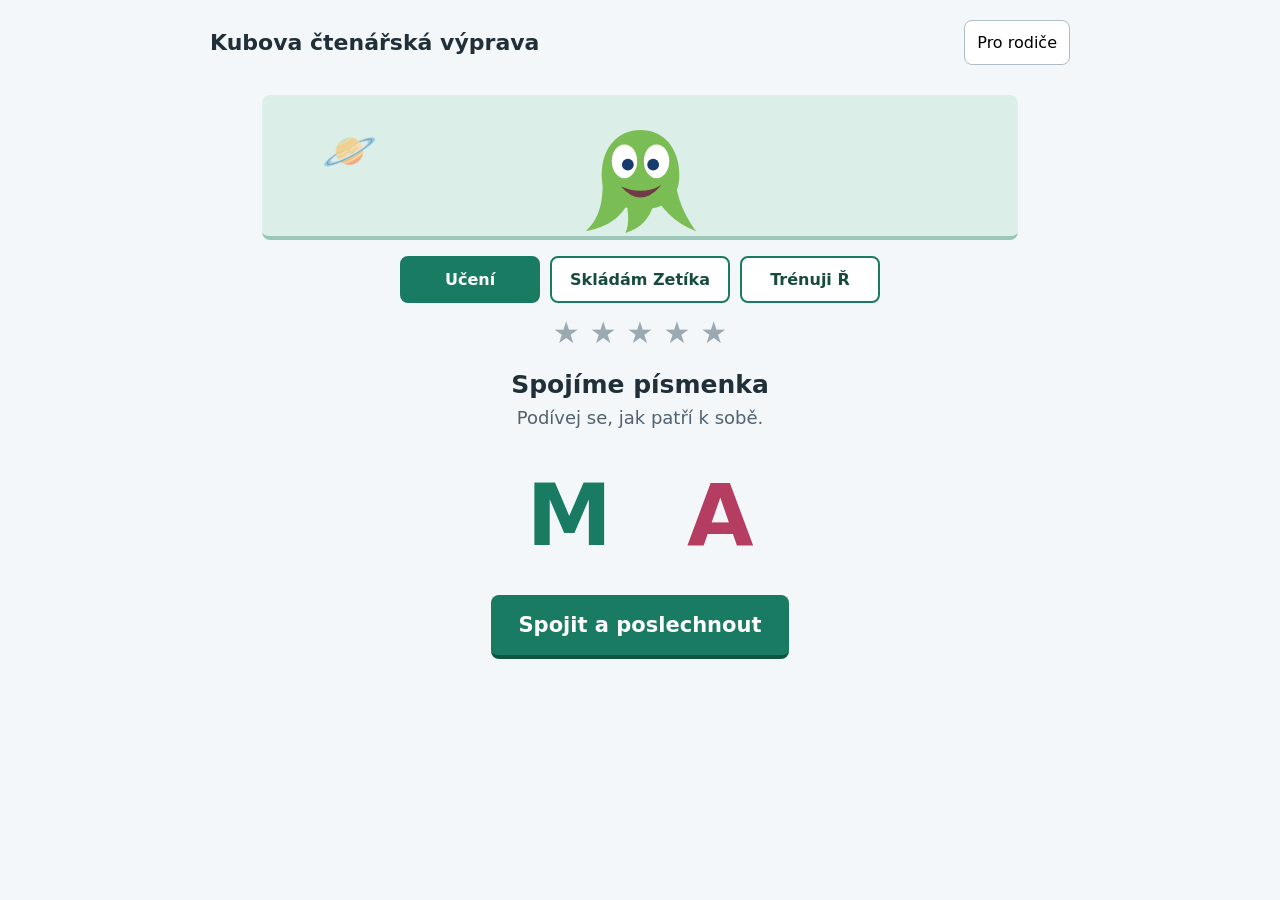
==== commit eaa05f59: "Use dark blue eyes for Zetik" ====
--- a/ctenarska-vyprava/index.html
+++ b/ctenarska-vyprava/index.html
@@ -3,6 +3,7 @@
 <style>
 *{box-sizing:border-box}body{margin:0;background:#f4f7fa;color:#202f38;font-family:system-ui,sans-serif;letter-spacing:0}button,input{font:inherit}button{cursor:pointer;touch-action:manipulation}button:focus-visible,input:focus-visible{outline:4px solid #e79520;outline-offset:4px}header{max-width:900px;margin:auto;padding:20px;display:flex;align-items:center;justify-content:space-between;gap:12px}h1{font-size:22px;margin:0}header button,.quiet{background:white;border:1px solid #aebdc5;border-radius:8px;padding:12px}main{max-width:800px;margin:auto;padding:10px 22px 36px;text-align:center}.scene{height:145px;position:relative;display:flex;justify-content:center;align-items:center;background:#dceee8;border-bottom:4px solid #9ac7b8;border-radius:8px}.scene svg{width:135px;height:135px}.planet{position:absolute;left:8%;top:30px;font-size:44px}.modebar{display:flex;justify-content:center;gap:10px;margin:16px auto 0;flex-wrap:wrap}.modebar button{min-width:140px;padding:12px 18px;border:2px solid #197b61;background:white;color:#174b3e;border-radius:8px;font-weight:700}.modebar button.active{background:#197b61;color:white}.stars{display:flex;gap:10px;justify-content:center;padding:12px 0;color:#9baab2;font-size:30px}.stars .on{color:#c97700}h2{font-size:25px;margin:8px 0}.hint{min-height:28px;font-size:18px;color:#51616d}.letters{height:160px;display:flex;align-items:center;justify-content:center;gap:75px;transition:gap 1.3s}.letters.joined{gap:0}.letter{font-size:86px;font-weight:750;line-height:1}.letter:first-child{color:#197b61}.letter:last-child{color:#b43d61}.primary{background:#197b61;color:white;border:0;border-bottom:4px solid #10553f;padding:17px 28px;border-radius:8px;font-weight:650;font-size:21px;min-height:64px}.actions{display:flex;gap:14px;justify-content:center;flex-wrap:wrap}.options{display:flex;justify-content:center;gap:15px;margin:22px 0;min-height:105px}.option{width:150px;height:105px;background:white;border:2px solid #9cabb4;border-radius:8px;font-size:43px;font-weight:700}.option.correct{border:4px solid #197b61;background:#ddf3e7}.option.retry{border-color:#ba6b11;background:#fff0d5}.status{min-height:58px;font-size:21px;padding:12px}.build-wrap{margin:8px auto 16px}.build-count{font-size:18px;font-weight:700;margin-bottom:8px}.house{width:250px;height:250px;margin:auto;display:grid;grid-template-columns:repeat(5,50px);grid-template-rows:repeat(5,50px);border-bottom:8px solid #59813d;background:#a9d7df}.block{width:50px;height:50px;border:2px solid #4b5c39;background:#cfdae0;opacity:.13;transform:scale(.82)}.block.empty{visibility:hidden}.block.built{opacity:1;transform:scale(1);background:#a86f3e;border-color:#614329;box-shadow:inset 0 8px #c18a4e,inset -8px 0 #81552f,inset 0 -3px #68442a}.block.built.roof{background:#a93632;border-color:#682a28;box-shadow:inset 0 8px #ce4d43,inset -8px 0 #812925,inset 0 -3px #612522}.block.built.stone{background:#858b84;border-color:#515851;box-shadow:inset 7px 7px #abb0aa,inset -7px -7px #646a64}.block.built.window{background:#78b9cb;border-color:#3e6974;box-shadow:inset 0 0 0 7px #c8ecf2,inset -6px -6px #5b98a8}.block.built.door{background:#624129;border-color:#38291f;box-shadow:inset 8px 0 #7d5737,inset -7px 0 #472f20}.quiz-progress{font-size:18px;color:#51616d;margin-top:8px}.speech-card{width:min(280px,75vw);height:min(280px,75vw);margin:10px auto 14px;background:white;border:3px solid #96a8b2;border-radius:8px;overflow:hidden}.speech-card img{width:100%;height:100%;object-fit:contain}.mic{font-size:20px}.heard{min-height:29px;color:#51616d;font-size:17px}.speech-actions{display:flex;gap:10px;justify-content:center;flex-wrap:wrap;margin:10px 0}dialog{width:min(540px,94vw);max-height:90vh;border:0;border-radius:8px;padding:25px;color:#202f38}dialog::backdrop{background:#162a35aa}dialog h2{font-size:23px}fieldset{margin:20px 0;border:1px solid #adbac1;display:flex;gap:12px;flex-wrap:wrap;padding:15px}label{display:flex;align-items:center;gap:7px;font-size:24px}input{width:24px;height:24px}dialog p{font-size:16px;line-height:1.5}.hidden{display:none!important}button:disabled{opacity:.55;cursor:default}.foot{font-size:15px;color:#586a73;margin-top:20px}@media(max-width:480px){header{padding:15px}h1{font-size:18px}main{padding:5px 15px 25px}.scene{height:100px}.scene svg{height:95px}.letters{height:140px}.option{width:95px;font-size:37px}.options{gap:10px}.primary{font-size:19px}.planet{font-size:30px;left:5%}.house{width:200px;height:200px;grid-template-columns:repeat(5,40px);grid-template-rows:repeat(5,40px)}.block{width:40px;height:40px}.modebar button{min-width:100px;padding:10px 12px}.speech-card{width:210px;height:210px}}@media(prefers-reduced-motion:reduce){.letters{transition:none}.block{transform:none}}
 .zetik-build{width:250px;height:240px;margin:auto}.zetik-build svg{width:100%;height:100%;overflow:visible}.zetik-part{opacity:.1;transition:opacity .25s}.zetik-part.built{opacity:1}@media(max-width:480px){.zetik-build{width:215px;height:205px}}
+.scene svg circle,.zetik-build .zetik-part:nth-child(9) circle,.zetik-build .zetik-part:nth-child(10) circle{fill:#173b6d}
 </style></head><body>
 <header><h1>Kubova čtenářská výprava</h1><button id="settings" aria-label="Nastavení pro rodiče">Pro rodiče</button></header>
 <main><div class="scene"><span class="planet" aria-hidden="true">🪐</span><svg viewBox="0 0 160 160" role="img" aria-label="Zelený Zetík jako chobotnička se třemi chapadly dolů"><path d="M34 91C34 58 54 38 80 38C107 38 126 59 126 92C126 119 108 132 80 132C52 132 34 118 34 91Z" fill="#7bbd55"/><path d="M35 98C36 127 29 145 15 158C43 153 62 139 70 113L70 96Z" fill="#7bbd55"/><path d="M61 105C65 132 68 149 62 160C84 154 98 136 99 105L94 96Z" fill="#7bbd55"/><path d="M90 104C103 130 120 148 146 158C127 132 124 113 120 96L99 96Z" fill="#7bbd55"/><ellipse cx="61" cy="75" rx="15" ry="20" fill="white"/><ellipse cx="99" cy="75" rx="15" ry="20" fill="white"/><circle cx="65" cy="79" r="7" fill="#243731"/><circle cx="95" cy="79" r="7" fill="#243731"/><path d="M57 105Q80 132 105 103Q82 116 57 105" fill="#713b45"/></svg></div>
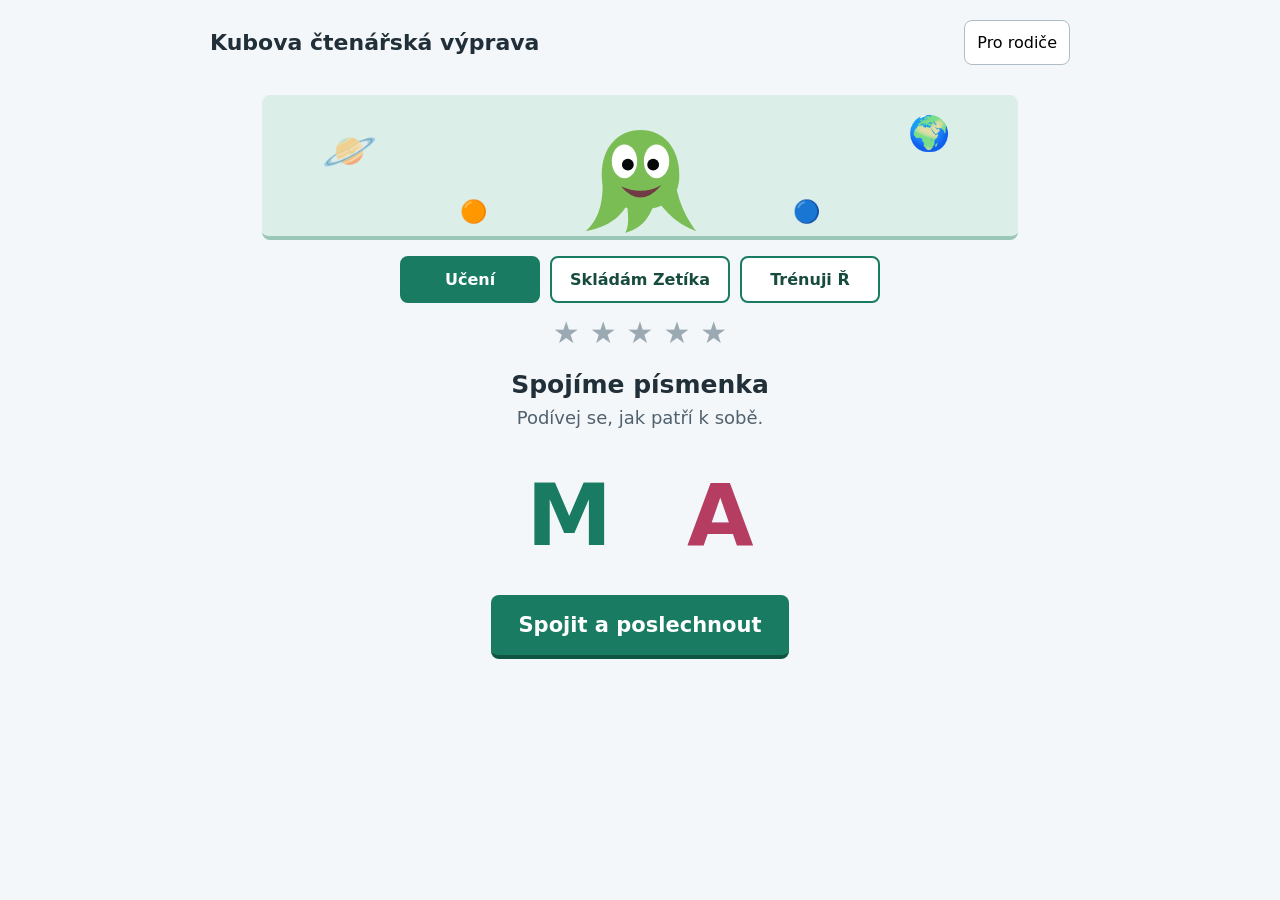
==== commit eddcfb88: "Add planets around Zetik and darken eyes" ====
--- a/ctenarska-vyprava/index.html
+++ b/ctenarska-vyprava/index.html
@@ -3,7 +3,7 @@
 <style>
 *{box-sizing:border-box}body{margin:0;background:#f4f7fa;color:#202f38;font-family:system-ui,sans-serif;letter-spacing:0}button,input{font:inherit}button{cursor:pointer;touch-action:manipulation}button:focus-visible,input:focus-visible{outline:4px solid #e79520;outline-offset:4px}header{max-width:900px;margin:auto;padding:20px;display:flex;align-items:center;justify-content:space-between;gap:12px}h1{font-size:22px;margin:0}header button,.quiet{background:white;border:1px solid #aebdc5;border-radius:8px;padding:12px}main{max-width:800px;margin:auto;padding:10px 22px 36px;text-align:center}.scene{height:145px;position:relative;display:flex;justify-content:center;align-items:center;background:#dceee8;border-bottom:4px solid #9ac7b8;border-radius:8px}.scene svg{width:135px;height:135px}.planet{position:absolute;left:8%;top:30px;font-size:44px}.modebar{display:flex;justify-content:center;gap:10px;margin:16px auto 0;flex-wrap:wrap}.modebar button{min-width:140px;padding:12px 18px;border:2px solid #197b61;background:white;color:#174b3e;border-radius:8px;font-weight:700}.modebar button.active{background:#197b61;color:white}.stars{display:flex;gap:10px;justify-content:center;padding:12px 0;color:#9baab2;font-size:30px}.stars .on{color:#c97700}h2{font-size:25px;margin:8px 0}.hint{min-height:28px;font-size:18px;color:#51616d}.letters{height:160px;display:flex;align-items:center;justify-content:center;gap:75px;transition:gap 1.3s}.letters.joined{gap:0}.letter{font-size:86px;font-weight:750;line-height:1}.letter:first-child{color:#197b61}.letter:last-child{color:#b43d61}.primary{background:#197b61;color:white;border:0;border-bottom:4px solid #10553f;padding:17px 28px;border-radius:8px;font-weight:650;font-size:21px;min-height:64px}.actions{display:flex;gap:14px;justify-content:center;flex-wrap:wrap}.options{display:flex;justify-content:center;gap:15px;margin:22px 0;min-height:105px}.option{width:150px;height:105px;background:white;border:2px solid #9cabb4;border-radius:8px;font-size:43px;font-weight:700}.option.correct{border:4px solid #197b61;background:#ddf3e7}.option.retry{border-color:#ba6b11;background:#fff0d5}.status{min-height:58px;font-size:21px;padding:12px}.build-wrap{margin:8px auto 16px}.build-count{font-size:18px;font-weight:700;margin-bottom:8px}.house{width:250px;height:250px;margin:auto;display:grid;grid-template-columns:repeat(5,50px);grid-template-rows:repeat(5,50px);border-bottom:8px solid #59813d;background:#a9d7df}.block{width:50px;height:50px;border:2px solid #4b5c39;background:#cfdae0;opacity:.13;transform:scale(.82)}.block.empty{visibility:hidden}.block.built{opacity:1;transform:scale(1);background:#a86f3e;border-color:#614329;box-shadow:inset 0 8px #c18a4e,inset -8px 0 #81552f,inset 0 -3px #68442a}.block.built.roof{background:#a93632;border-color:#682a28;box-shadow:inset 0 8px #ce4d43,inset -8px 0 #812925,inset 0 -3px #612522}.block.built.stone{background:#858b84;border-color:#515851;box-shadow:inset 7px 7px #abb0aa,inset -7px -7px #646a64}.block.built.window{background:#78b9cb;border-color:#3e6974;box-shadow:inset 0 0 0 7px #c8ecf2,inset -6px -6px #5b98a8}.block.built.door{background:#624129;border-color:#38291f;box-shadow:inset 8px 0 #7d5737,inset -7px 0 #472f20}.quiz-progress{font-size:18px;color:#51616d;margin-top:8px}.speech-card{width:min(280px,75vw);height:min(280px,75vw);margin:10px auto 14px;background:white;border:3px solid #96a8b2;border-radius:8px;overflow:hidden}.speech-card img{width:100%;height:100%;object-fit:contain}.mic{font-size:20px}.heard{min-height:29px;color:#51616d;font-size:17px}.speech-actions{display:flex;gap:10px;justify-content:center;flex-wrap:wrap;margin:10px 0}dialog{width:min(540px,94vw);max-height:90vh;border:0;border-radius:8px;padding:25px;color:#202f38}dialog::backdrop{background:#162a35aa}dialog h2{font-size:23px}fieldset{margin:20px 0;border:1px solid #adbac1;display:flex;gap:12px;flex-wrap:wrap;padding:15px}label{display:flex;align-items:center;gap:7px;font-size:24px}input{width:24px;height:24px}dialog p{font-size:16px;line-height:1.5}.hidden{display:none!important}button:disabled{opacity:.55;cursor:default}.foot{font-size:15px;color:#586a73;margin-top:20px}@media(max-width:480px){header{padding:15px}h1{font-size:18px}main{padding:5px 15px 25px}.scene{height:100px}.scene svg{height:95px}.letters{height:140px}.option{width:95px;font-size:37px}.options{gap:10px}.primary{font-size:19px}.planet{font-size:30px;left:5%}.house{width:200px;height:200px;grid-template-columns:repeat(5,40px);grid-template-rows:repeat(5,40px)}.block{width:40px;height:40px}.modebar button{min-width:100px;padding:10px 12px}.speech-card{width:210px;height:210px}}@media(prefers-reduced-motion:reduce){.letters{transition:none}.block{transform:none}}
 .zetik-build{width:250px;height:240px;margin:auto}.zetik-build svg{width:100%;height:100%;overflow:visible}.zetik-part{opacity:.1;transition:opacity .25s}.zetik-part.built{opacity:1}@media(max-width:480px){.zetik-build{width:215px;height:205px}}
-.scene svg circle,.zetik-build .zetik-part:nth-child(9) circle,.zetik-build .zetik-part:nth-child(10) circle{fill:#173b6d}
+.scene svg circle,.zetik-build .zetik-part:nth-child(9) circle,.zetik-build .zetik-part:nth-child(10) circle{fill:#050807}.scene:before,.scene:after{position:absolute;z-index:0}.scene:before{content:"🌍";right:9%;top:18px;font-size:34px}.scene:after{content:"🟠   🔵";left:17%;right:17%;bottom:12px;font-size:22px;word-spacing:300px}.scene svg,.scene .planet{z-index:1}@media(max-width:480px){.scene:before{right:5%;top:10px;font-size:25px}.scene:after{left:18%;right:18%;bottom:7px;font-size:16px;word-spacing:150px}}
 </style></head><body>
 <header><h1>Kubova čtenářská výprava</h1><button id="settings" aria-label="Nastavení pro rodiče">Pro rodiče</button></header>
 <main><div class="scene"><span class="planet" aria-hidden="true">🪐</span><svg viewBox="0 0 160 160" role="img" aria-label="Zelený Zetík jako chobotnička se třemi chapadly dolů"><path d="M34 91C34 58 54 38 80 38C107 38 126 59 126 92C126 119 108 132 80 132C52 132 34 118 34 91Z" fill="#7bbd55"/><path d="M35 98C36 127 29 145 15 158C43 153 62 139 70 113L70 96Z" fill="#7bbd55"/><path d="M61 105C65 132 68 149 62 160C84 154 98 136 99 105L94 96Z" fill="#7bbd55"/><path d="M90 104C103 130 120 148 146 158C127 132 124 113 120 96L99 96Z" fill="#7bbd55"/><ellipse cx="61" cy="75" rx="15" ry="20" fill="white"/><ellipse cx="99" cy="75" rx="15" ry="20" fill="white"/><circle cx="65" cy="79" r="7" fill="#243731"/><circle cx="95" cy="79" r="7" fill="#243731"/><path d="M57 105Q80 132 105 103Q82 116 57 105" fill="#713b45"/></svg></div>
